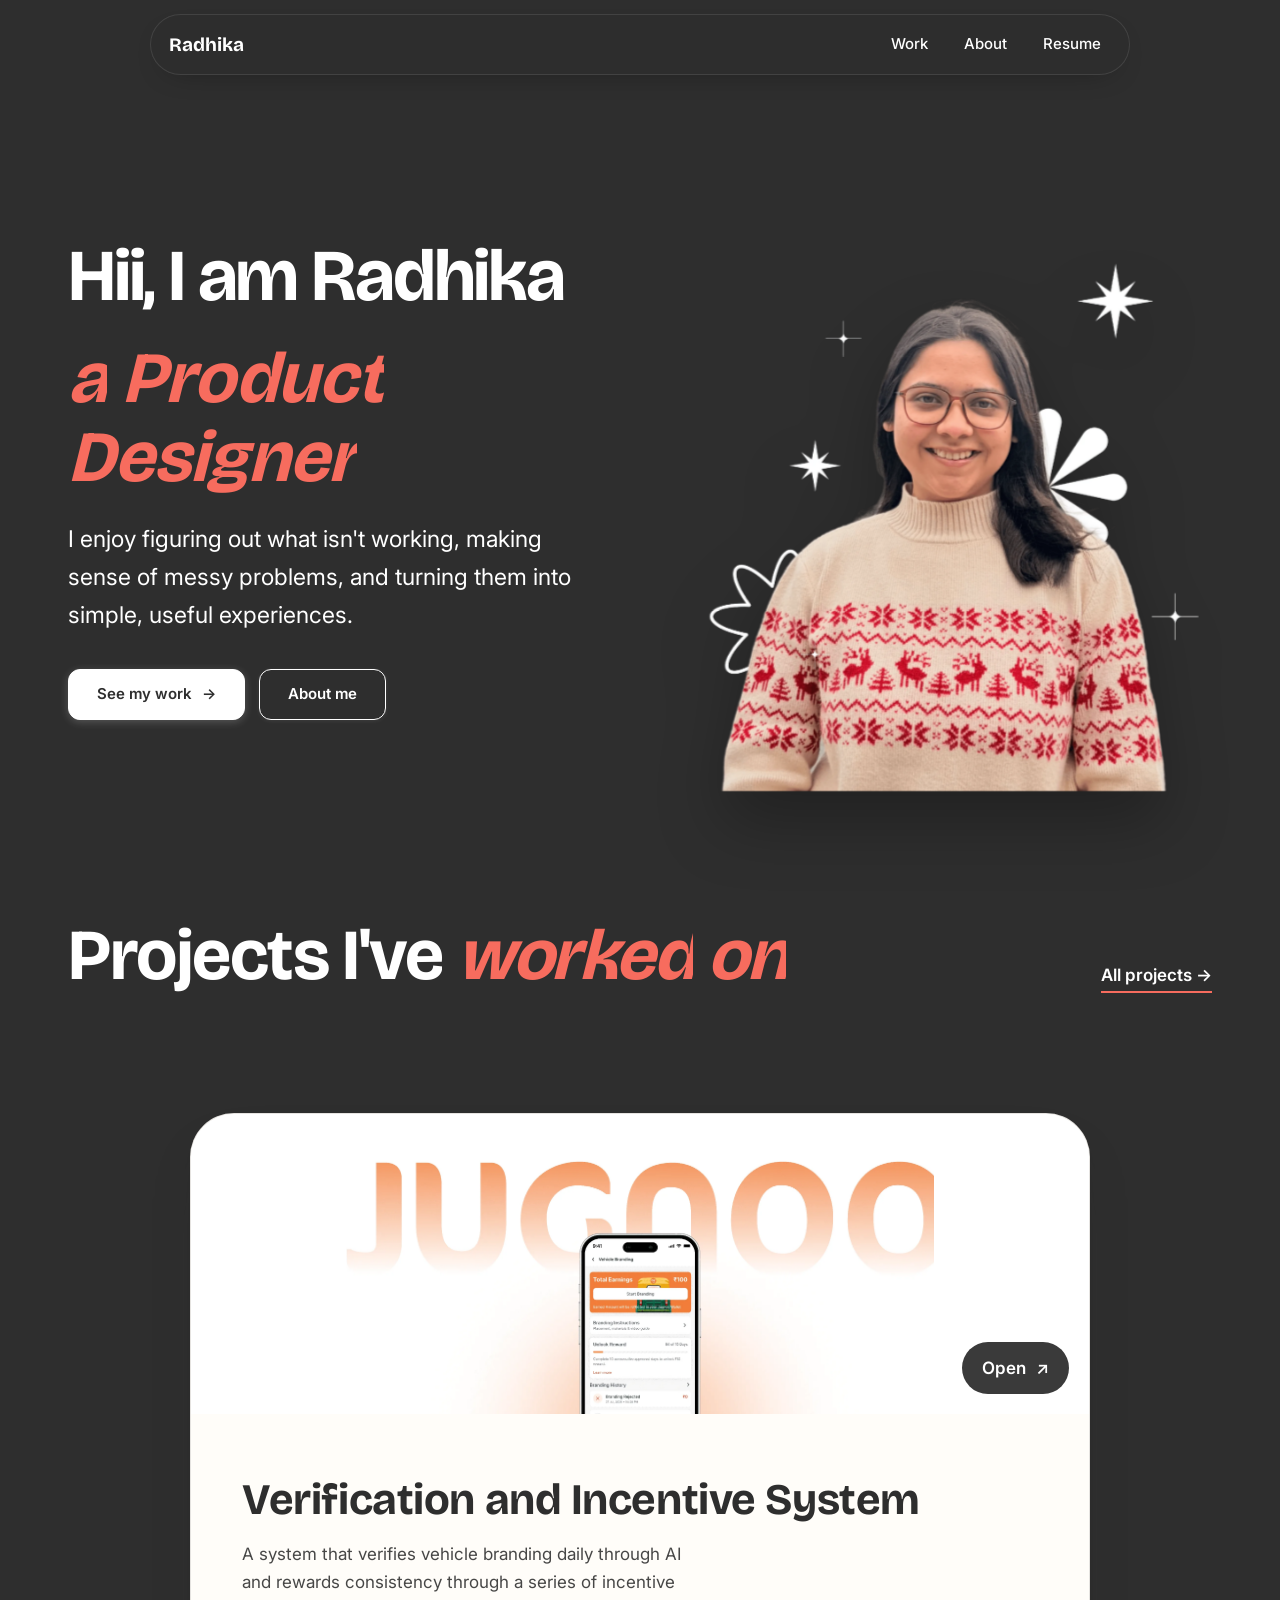
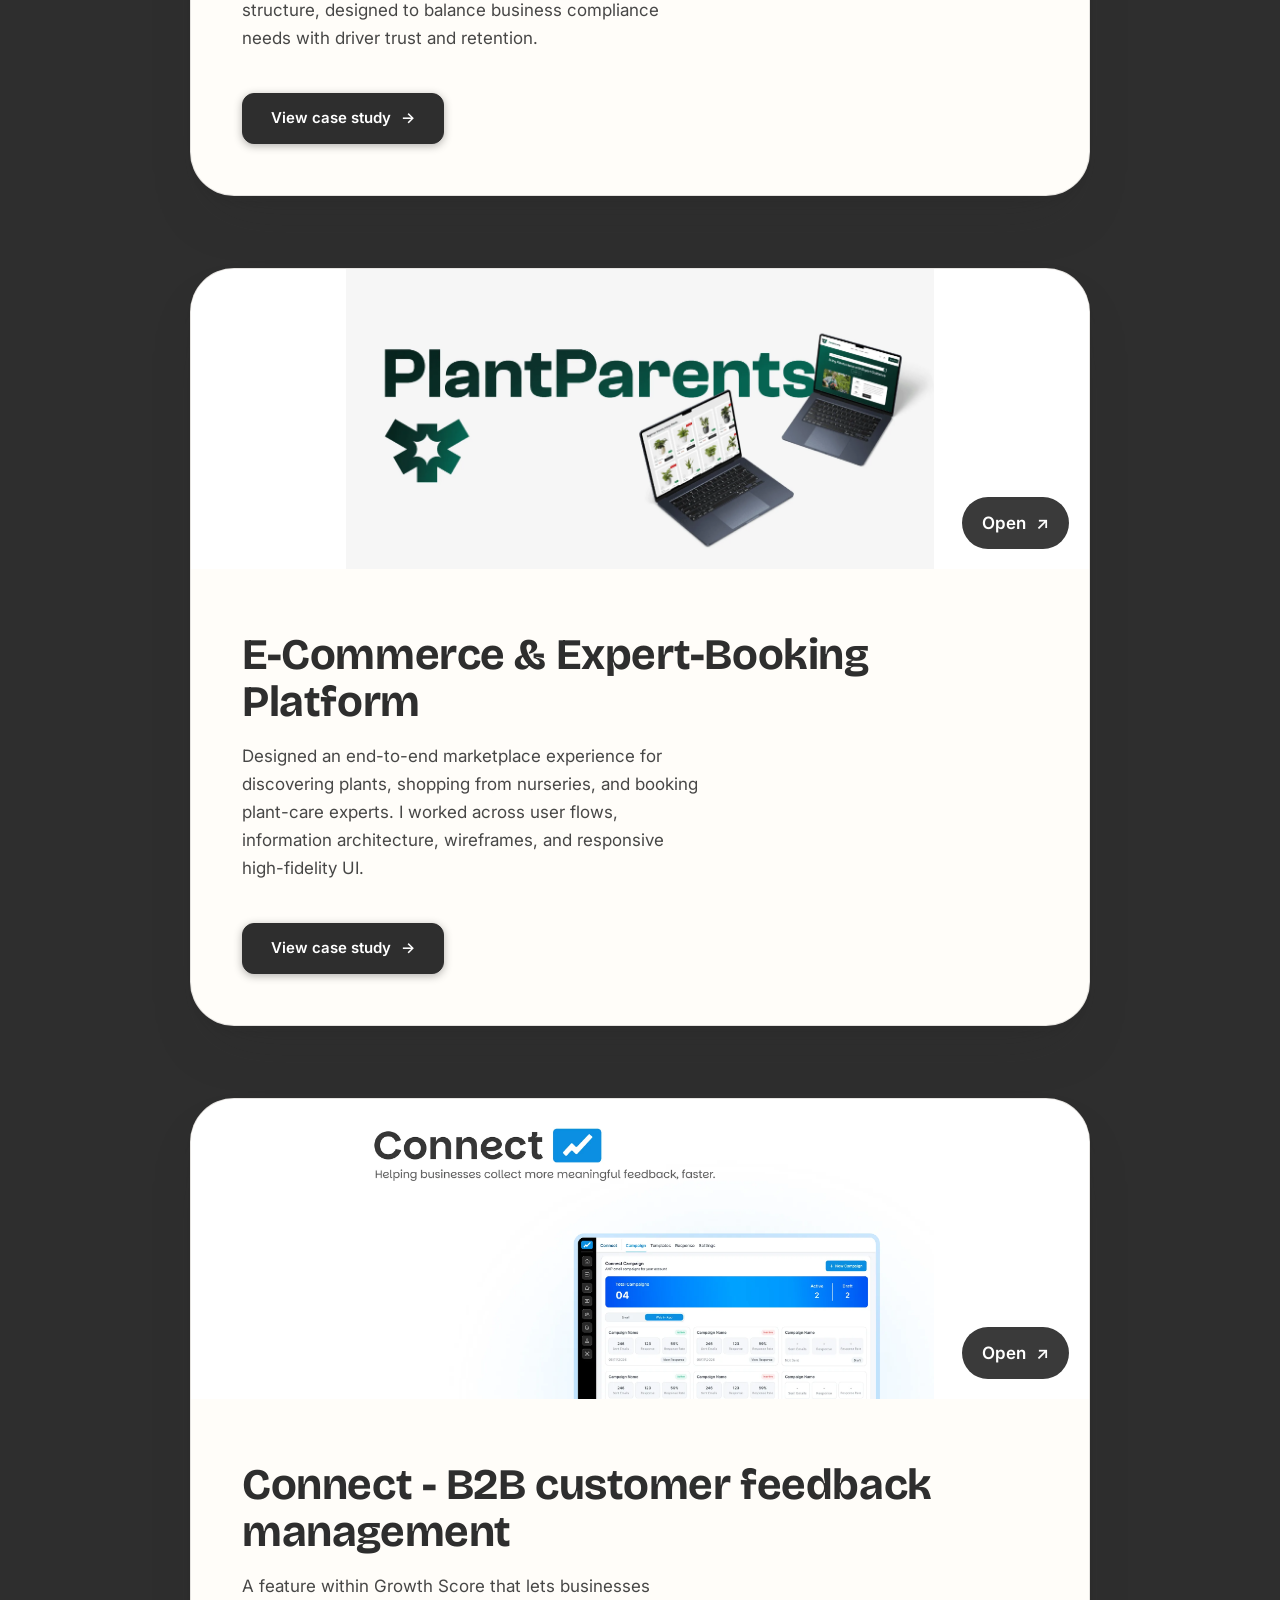
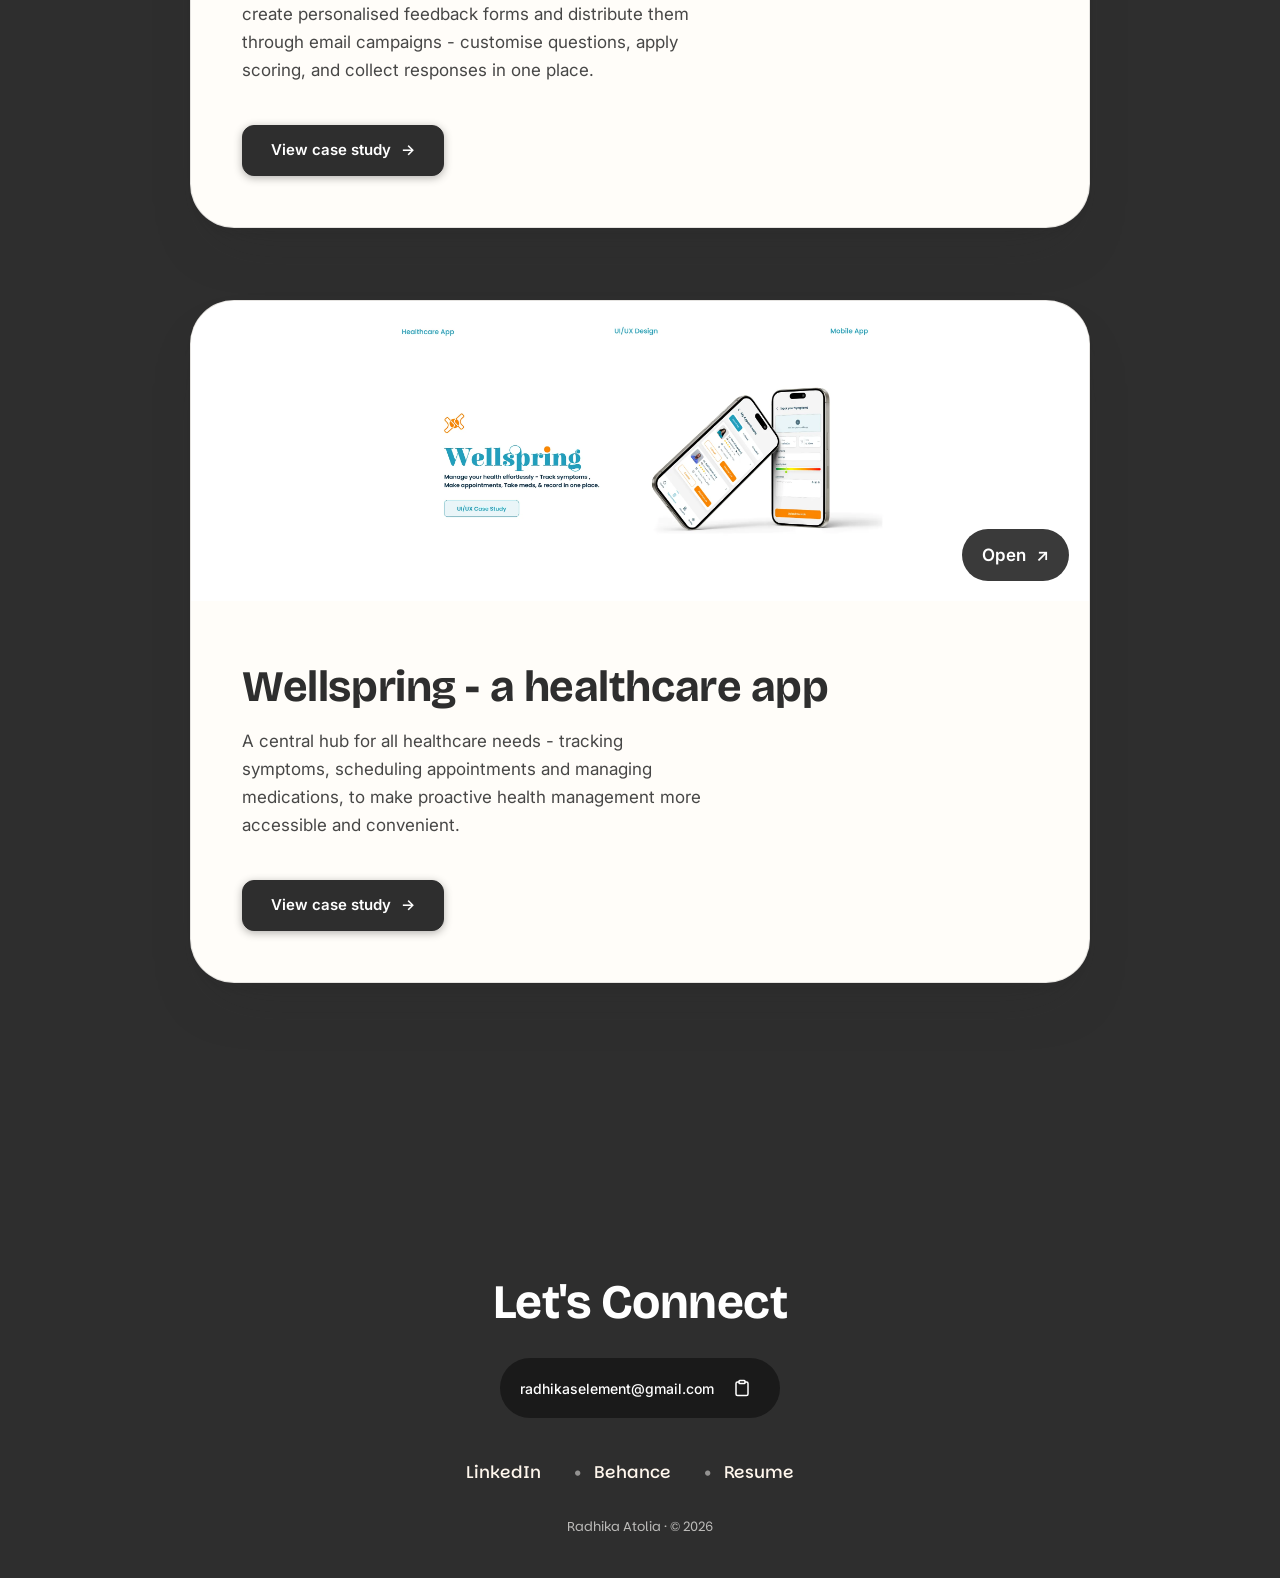
==== index.html @ 6291aeb0 "Update: replace old resume link with new Google Drive link across portfolio Updated resume link from" ====
<!DOCTYPE html>
<html lang="en">
<head>
<meta charset="utf-8">
<meta name="viewport" content="width=device-width, initial-scale=1">
<meta name="theme-color" content="#F8F6F3">
<title>Radhika Atolia - Product Designer</title>
<meta name="description" content="Radhika Atolia is a product designer with 2.5+ years designing scalable B2B SaaS products. Case studies across mobile, web, e-commerce and design systems.">
<link rel="canonical" href="https://www.radhikaatolia.website/">
<meta property="og:type" content="website"><meta property="og:site_name" content="Radhika Atolia"><meta property="og:url" content="https://www.radhikaatolia.website/"><meta property="og:title" content="Radhika Atolia - Product Designer"><meta property="og:description" content="Hi, I am a Product designer - I design digital experiences">
<meta property="og:image" content="https://www.radhikaatolia.website/assets/og.jpg"><meta property="og:image:secure_url" content="https://www.radhikaatolia.website/assets/og.jpg"><meta property="og:image:type" content="image/jpeg"><meta property="og:image:width" content="1200"><meta property="og:image:height" content="630"><meta property="og:image:alt" content="Radhika Atolia - Product Designer">
<meta name="twitter:card" content="summary_large_image"><meta name="twitter:title" content="Radhika Atolia - Product Designer"><meta name="twitter:description" content="Hi, I am a Product designer - I design digital experiences"><meta name="twitter:image" content="https://www.radhikaatolia.website/assets/og.jpg">
<link rel="icon" type="image/png" href="assets/favicon.png">
<link rel="preconnect" href="https://fonts.googleapis.com"><link rel="preconnect" href="https://fonts.gstatic.com" crossorigin>
<link href="https://fonts.googleapis.com/css2?family=Bricolage+Grotesque:wght@400;500;600;700&family=Parkinsans:wght@400;500;600;700&family=Fragment+Mono&family=Inter:wght@400;500;600;700&display=swap" rel="stylesheet">
<link rel="stylesheet" href="styles.css">
<script type="application/ld+json">{"@context":"https://schema.org","@graph":[{"@type":"Person","@id":"https://www.radhikaatolia.website/#radhika","name":"Radhika Atolia","givenName":"Radhika","familyName":"Atolia","url":"https://www.radhikaatolia.website/","image":"https://www.radhikaatolia.website/assets/og.jpg","jobTitle":"Product Designer","description":"Product designer with 2.5+ years designing scalable B2B SaaS products. Currently designing Jugnoo at Jungleworks.","email":"mailto:radhikaselement@gmail.com","worksFor":{"@type":"Organization","name":"Jungleworks"},"address":{"@type":"PostalAddress","addressCountry":"IN"},"knowsAbout":["Product Design","UX Research","UI Design","B2B SaaS","Interaction Design","Design Systems","Figma","Prototyping"],"sameAs":["https://www.linkedin.com/in/radhikaatolia/","https://www.behance.net/radhikaselement"]},{"@type":"WebSite","@id":"https://www.radhikaatolia.website/#website","url":"https://www.radhikaatolia.website/","name":"Radhika Atolia — Product Designer","inLanguage":"en","publisher":{"@id":"https://www.radhikaatolia.website/#radhika"}},{"@type":"ProfilePage","@id":"https://www.radhikaatolia.website/#profile","url":"https://www.radhikaatolia.website/","name":"Radhika Atolia — Product Designer","isPartOf":{"@id":"https://www.radhikaatolia.website/#website"},"mainEntity":{"@id":"https://www.radhikaatolia.website/#radhika"}}]}</script>
</head>
<body>
<div class="progress"><i></i></div>
<header class="nav"><div class="nav__inner">
  <a href="index.html" class="nav__brand">Radhika</a>
  <nav class="nav__links"><a href="work.html">Work</a><a href="about.html">About</a><a href="https://drive.google.com/file/d/1EbfWYlFSqeKG8F6jiqInrfgAG0uC05uF/view?usp=sharing" target="_blank" rel="noopener">Resume</a></nav>
  <button class="nav__toggle" aria-label="Menu">☰</button>
</div></header>

<section class="hero" id="top">
  <div class="wrap hero__grid">
    <div>
      <h1 class="hero__greeting" data-split style="color:#FFFFFF">Hii, I am Radhika</h1>
      <p class="hero__title" data-split><span class="hl">a Product Designer</span></p>
      <p class="hero__sub" data-reveal="up" style="--i:5">I enjoy figuring out what isn't working, making sense of messy problems, and turning them into simple, useful experiences.</p>
      <div class="hero__cta" data-reveal="up" style="--i:7"><a class="btn btn--orange" href="work.html"><span>See my work</span><span class="arr">→</span></a><a class="btn btn--ghost" href="about.html"><span>About me</span></a></div>
    </div>
    <div class="stage" aria-hidden="true"><div class="stage__in">
      <div class="layer me" data-depth="40"><img src="assets/framer/1HD21IDvVg0u5qWNxtKJqbgues.webp" width="2400" height="2673" alt="Radhika" decoding="async"></div>
    </div></div>
  </div>
</section>


<section class="sec" id="work" style="padding-top:0"><div class="wrap">
  <div class="work-head"><div><h2 class="serif-title" style="margin-top:18px" data-split>Projects I've <em>worked on</em></h2></div>
  <a class="ilink" href="work.html" data-reveal="up">All projects →</a></div>
  <div class="stack"><article class="scard" style="--n:0">
  <div class="scard__in">
    <a class="scard__media" href="case-jugnoo.html" aria-label="Verification and Incentive System"><img src="assets/framer/rKOe2JHnERPyvkVrDf6527gXQ20.webp" width="2400" height="1225" alt="Verification and Incentive System" loading="lazy" decoding="async" style="object-fit:contain"><span class="badge">Open <span>↗</span></span></a>
    <div class="scard__txt">
      <div><h3>Verification and Incentive System</h3><p>A system that verifies vehicle branding daily through AI and rewards consistency through a series of incentive structure, designed to balance business compliance needs with driver trust and retention.</p></div>
      <div><a class="btn btn--secondary" href="case-jugnoo.html"><span>View case study</span><span class="arr">→</span></a></div>
    </div>
  </div>
</article>
<article class="scard" style="--n:1">
  <div class="scard__in">
    <a class="scard__media" href="case-plantparents.html" aria-label="E-Commerce &amp; Expert-Booking Platform"><img src="assets/framer/kE8fw0AakCNkQWW83Ua9I9Aoc8I.webp" width="2400" height="1225" alt="E-Commerce &amp; Expert-Booking Platform" loading="lazy" decoding="async" style="object-fit:contain"><span class="badge">Open <span>↗</span></span></a>
    <div class="scard__txt">
      <div><h3>E-Commerce &amp; Expert-Booking Platform</h3><p>Designed an end-to-end marketplace experience for discovering plants, shopping from nurseries, and booking plant-care experts. I worked across user flows, information architecture, wireframes, and responsive high-fidelity UI.</p></div>
      <div><a class="btn btn--secondary" href="case-plantparents.html"><span>View case study</span><span class="arr">→</span></a></div>
    </div>
  </div>
</article>
<article class="scard" style="--n:2">
  <div class="scard__in">
    <a class="scard__media" href="case-connect.html" aria-label="Connect - B2B customer feedback management"><img src="assets/behance/connect-b2b-feedback/01.webp" width="2000" height="1021" alt="Connect - B2B customer feedback management" loading="lazy" decoding="async" style="object-fit:contain"><span class="badge">Open <span>↗</span></span></a>
    <div class="scard__txt">
      <div><h3>Connect - B2B customer feedback management</h3><p>A feature within Growth Score that lets businesses create personalised feedback forms and distribute them through email campaigns - customise questions, apply scoring, and collect responses in one place.</p></div>
      <div><a class="btn btn--secondary" href="case-connect.html"><span>View case study</span><span class="arr">→</span></a></div>
    </div>
  </div>
</article>
<article class="scard" style="--n:3">
  <div class="scard__in">
    <a class="scard__media" href="case-wellspring.html" aria-label="Wellspring - a healthcare app"><img src="assets/behance/wellspring-healthcare/01.webp" width="2000" height="1125" alt="Wellspring - a healthcare app" loading="lazy" decoding="async" style="object-fit:contain"><span class="badge">Open <span>↗</span></span></a>
    <div class="scard__txt">
      <div><h3>Wellspring - a healthcare app</h3><p>A central hub for all healthcare needs - tracking symptoms, scheduling appointments and managing medications, to make proactive health management more accessible and convenient.</p></div>
      <div><a class="btn btn--secondary" href="case-wellspring.html"><span>View case study</span><span class="arr">→</span></a></div>
    </div>
  </div>
</article>
</div>
</div></section>


<footer class="footer"><div class="wrap">
  <h2 class="footer__title">Let's Connect</h2>
  <div class="footer__email">
    <span class="email-text">radhikaselement@gmail.com</span>
    <button class="email-copy" title="Copy email" aria-label="Copy email">
      <svg width="20" height="20" viewBox="0 0 24 24" fill="none" stroke="currentColor" stroke-width="2" stroke-linecap="round" stroke-linejoin="round">
        <path d="M16 4h2a2 2 0 0 1 2 2v14a2 2 0 0 1-2 2H6a2 2 0 0 1-2-2V6a2 2 0 0 1 2-2h2"></path>
        <rect x="8" y="2" width="8" height="4" rx="1" ry="1"></rect>
      </svg>
    </button>
  </div>
  <div class="footer__links">
    <a href="https://www.linkedin.com/in/radhikaatolia/" target="_blank" rel="noopener" class="social-link"><span>LinkedIn</span><span class="arrow">↗</span></a>
    <span class="dot">•</span>
    <a href="https://www.behance.net/radhikaselement" target="_blank" rel="noopener" class="social-link"><span>Behance</span><span class="arrow">↗</span></a>
    <span class="dot">•</span>
    <a href="https://drive.google.com/file/d/1EbfWYlFSqeKG8F6jiqInrfgAG0uC05uF/view?usp=sharing" target="_blank" rel="noopener" class="social-link"><span>Resume</span><span class="arrow">↗</span></a>
  </div>
  <p class="footer__note">Radhika Atolia · © <span id="yr"></span></p>
</div></footer>

<script src="script.js"></script>
</body>
</html>
---- styles.css ----
/* ==========================================================
   Radhika Atolia — portfolio
   Warm, playful, oil-pastel palette. Motion-forward, 3D depth.
   ========================================================== */
:root{
  --cream:#FFF7ED; --paper:#FFFDF9; --ink:#2E2E2E; --ink-2:#4a3a2e; --muted:#6B7280;
  --teal:#1B6B6F; --teal-d:#12494c; --orange:#F76C5E; --peach:#FFD9C7; --butter:#F6C453;
  --lilac:#B58BD6; --sky:#CADCFC; --rose:#F4A38C; --blue:#0000EE;
  --line:rgba(46,46,46,.12);
  --serif:'Bricolage Grotesque',system-ui,sans-serif; --sans:'Parkinsans',system-ui,sans-serif; --mono:'Fragment Mono',ui-monospace,monospace;
  --r-s:12px; --r-m:20px; --r-l:32px; --r-xl:44px;
  --ease:cubic-bezier(.22,1,.36,1); --ease-io:cubic-bezier(.65,0,.35,1);
  --wrap:1240px; --gut:clamp(18px,4vw,48px);
  --shadow:0 30px 60px -28px rgba(46,46,46,.38),0 8px 18px -10px rgba(46,46,46,.22);
}
*,*::before,*::after{box-sizing:border-box}
html{scroll-behavior:smooth;-webkit-text-size-adjust:100%;overflow-x:clip}
@media(max-width:900px){
  .stage{max-width:min(380px,82vw);margin:44px auto 10px}
  .stage .p1{left:-2%}.stage .p2{right:-1%}.stage .p3{left:-3%}.stage .p4{right:-2%}.stage .stk{right:0}
  .hero h1{font-size:clamp(40px,11.5vw,72px)}
  .hero__sub{font-size:18px}
  .ticker{margin:-6px -4vw 0}
  .blob.b3,.blob.b1{display:none}
  .page-hero{padding-top:130px}.cs-hero{padding-top:120px}
}
@media(max-width:560px){
  body{font-size:16px}
  .hero__cta .btn,.cpanel__btns .btn{flex:1 1 auto;justify-content:center}
  .scard__txt{padding:24px 22px 28px}
  .stat{padding:20px 18px}
  .bh{border-radius:var(--r-l)}
  .cpanel{border-radius:var(--r-l)}
  .portrait .t1{left:8px}.portrait .t2{right:8px}
  .lb .pv,.lb .nx{top:auto;bottom:18px}
  .job{padding-left:42px}
  .palette:not([style]){grid-template-columns:1fr 1fr}
  .palette div{min-width:0;padding:10px;font-size:12px}
  .shot::after{display:none}
  .callout,.mock{max-width:100%}
  .mockrow .mock{width:100%;max-width:none}
}
body{margin:0;background:#2E2E2E;color:#FFFFFF;font-family:'Inter',system-ui,sans-serif;font-size:17px;line-height:1.65;-webkit-font-smoothing:antialiased;overflow-x:clip}
img{max-width:100%;height:auto;display:block}
a{color:inherit}
h1,h2,h3,h4{font-family:var(--serif);font-weight:700;line-height:1.08;letter-spacing:-.01em;margin:0}
p{margin:0 0 1em; color:#FFFFFF}
::selection{background:var(--orange);color:#fff}
.wrap{max-width:var(--wrap);margin:0 auto;padding:0 var(--gut)}
.eyebrow{font-family:var(--mono);font-size:12px;letter-spacing:.16em;text-transform:none;color:#FFFFFF;display:inline-flex;align-items:center;gap:10px}
.eyebrow::before{content:"";width:26px;height:2px;background:currentColor;border-radius:2px}
.serif-title{font-family:var(--serif);font-weight:700;font-size:clamp(34px,5.6vw,76px);line-height:1.04;letter-spacing:-.02em}
.serif-title em,.hl{font-style:italic;color:var(--orange)}
.lead{font-size:clamp(18px,1.7vw,22px);color:#FFFFFF;max-width:60ch}
section{position:relative}
.sec{padding:clamp(72px,11vw,150px) 0}

/* progress + nav ------------------------------------------------ */
.progress{position:fixed;inset:0 0 auto 0;height:3px;z-index:120;background:transparent}
.progress i{display:block;height:100%;width:100%;background:linear-gradient(90deg,var(--orange),var(--butter),var(--lilac));transform:scaleX(0);transform-origin:0 50%}
.nav{position:fixed;top:14px;left:0;right:0;z-index:100;padding:0 var(--gut);pointer-events:none;transition:transform .5s var(--ease)}
.nav.hide{transform:translateY(-130%)}
.nav__inner{pointer-events:auto;max-width:980px;margin:0 auto;display:flex;align-items:center;justify-content:space-between;gap:16px;padding:9px 12px 9px 18px;border-radius:999px;background:rgba(46,46,46,.8);backdrop-filter:saturate(1.6) blur(16px);-webkit-backdrop-filter:saturate(1.6) blur(16px);border:1px solid rgba(255,255,255,.1);box-shadow:0 10px 30px -18px rgba(0,0,0,.45)}
.nav__brand{display:flex;align-items:center;gap:10px;font-family:var(--serif);font-weight:700;text-decoration:none;font-size:19px;color:#FFFFFF}
.nav__brand img{width:26px;height:26px}
.nav__links{display:flex;align-items:center;gap:4px}
.nav__links a{text-decoration:none;font-size:15px;font-weight:500;padding:8px 16px;border-radius:999px;transition:background .3s,color .3s;color:#FFFFFF}
.nav__links a:hover,.nav__links a.active{background:#FFFFFF;color:#2E2E2E}
.nav__links a.cta{background:var(--orange);color:#fff}
.nav__links a.cta:hover{background:var(--ink)}
.nav__toggle{display:none;border:0;background:var(--ink);color:#fff;width:42px;height:42px;border-radius:50%;font-size:18px;cursor:pointer}
@media(max-width:760px){
  .nav__toggle{display:block}
  .nav__links{position:fixed;inset:0;background:#2E2E2E;flex-direction:column;justify-content:center;gap:10px;opacity:0;pointer-events:none;transition:opacity .4s}
  .nav__links a{font-family:var(--serif);font-size:34px;padding:10px 24px}
  .nav.open .nav__links{opacity:1;pointer-events:auto}
  .nav.open{z-index:130}.nav.open .nav__toggle{position:relative;z-index:2}
  .nav.open .nav__inner{background:transparent;border-color:transparent;box-shadow:none;backdrop-filter:none}
  .nav.open .nav__brand{position:relative;z-index:2}
}

/* buttons ------------------------------------------------------- */
.btn{display:inline-flex;align-items:center;gap:10px;padding:12px 28px;border-radius:12px;background:var(--bg,var(--ink));color:var(--fg,var(--cream));text-decoration:none;font-weight:600;font-size:15px;border:1.5px solid currentColor;cursor:pointer;transition:background .3s ease,border-color .3s ease,box-shadow .3s ease;will-change:auto}
.btn:hover{box-shadow:0 4px 12px rgba(0,0,0,.15)}
.btn--orange{background:#FFFFFF;color:#2E2E2E;border-color:#FFFFFF;box-shadow:0 2px 8px rgba(255,255,255,.2);transition:all .3s ease}
.btn--orange:hover{background:#E8E8E8;border-color:#E8E8E8;box-shadow:0 6px 16px rgba(255,255,255,.3);transform:translateY(-2px)}
.btn--ghost{background:transparent;color:#FFFFFF;border-color:#FFFFFF;box-shadow:0 1px 4px rgba(255,255,255,.08);transition:all .3s ease}
.btn--ghost:hover{background:#FFFFFF;color:#2E2E2E;border-color:#FFFFFF;box-shadow:0 6px 16px rgba(255,255,255,.2);transform:translateY(-2px)}
.btn--secondary{background:#2E2E2E;color:#FFFFFF;border-color:#2E2E2E;box-shadow:0 2px 8px rgba(0,0,0,.3);transition:all .3s ease}
.btn--secondary:hover{background:#1A1A1A;border-color:#1A1A1A;box-shadow:0 6px 16px rgba(0,0,0,.4);transform:translateY(-2px)}
.btn .arr{transition:transform .3s ease}.btn:hover .arr{transform:translateX(4px)}
.ilink{display:inline-flex;align-items:center;gap:8px;font-weight:600;text-decoration:none;border-bottom:2px solid var(--orange);padding-bottom:2px;transition:gap .3s,color .3s}
.ilink:hover{gap:14px;color:var(--orange)}
.social-link{display:inline-flex;align-items:center;gap:6px;font-weight:500;text-decoration:none;color:#FFFFFF;transition:all .3s ease}
.social-link .arrow{opacity:0;display:inline-block;transform:translate(-4px, 4px);transition:opacity .3s ease,transform .3s ease}
.social-link:hover{color:var(--orange)}
.social-link:hover .arrow{opacity:1;transform:translate(0, 0)}

/* reveal system ------------------------------------------------- */
[data-reveal]{opacity:0;transition:opacity 1s var(--ease),transform 1s var(--ease),clip-path 1.1s var(--ease);transition-delay:calc(var(--i,0)*90ms);will-change:transform,opacity}
[data-reveal=up]{transform:translateY(46px)}
[data-reveal=left]{transform:translateX(-60px)}
[data-reveal=right]{transform:translateX(60px)}
[data-reveal=scale]{transform:scale(.9)}
[data-reveal=pop]{transform:scale(.6) rotate(-8deg)}
[data-reveal=mask]{clip-path:inset(0 0 100% 0);transform:translateY(30px)}
[data-reveal=flip]{transform:perspective(1000px) rotateX(18deg) translateY(50px);transform-origin:50% 100%}
[data-reveal].in{opacity:1;transform:none;clip-path:none}
[data-reveal=mask].in{clip-path:inset(0 0 0 0)}
.split .w{display:inline-block;overflow:hidden;vertical-align:top;padding-bottom:.12em;margin-bottom:-.12em}
.split .w>span{display:inline-block;transform:translateY(110%) rotate(4deg);transition:transform 1.1s var(--ease);transition-delay:calc(var(--i)*55ms)}
.split.in .w>span{transform:none}
.scrub .w{opacity:.16;transition:opacity .35s,color .35s}
.scrub .w.on{opacity:1}
.scrub .w.on.hi{color:var(--orange);font-style:italic}

/* hero ---------------------------------------------------------- */
.hero{min-height:100svh;padding:120px 0 60px;display:flex;align-items:center;overflow:hidden;position:relative;isolation:isolate}
.hero__bg{position:absolute;inset:0;z-index:-1;pointer-events:none}
.blob{position:absolute;border-radius:50%;filter:blur(60px);opacity:.55;will-change:transform}
.blob.b1{width:520px;height:520px;background:var(--peach);top:-120px;left:-120px}
.blob.b2{width:460px;height:460px;background:var(--sky);bottom:-160px;right:20%}
.blob.b3{width:340px;height:340px;background:#e8d8f5;top:30%;right:-120px}
.hero__grid{display:grid;grid-template-columns:1fr 1fr;gap:clamp(20px,5vw,80px);align-items:center}
.hero__grid>div:first-child{min-width:0;position:relative;z-index:3}
.hero__hi{font-family:var(--mono);font-size:14px;letter-spacing:.14em;text-transform:none;color:#FFFFFF;margin-bottom:18px;display:flex;align-items:center;gap:12px}
.hero__hi .wave{display:inline-block;animation:wave 2.4s ease-in-out infinite;transform-origin:70% 70%;font-size:26px}
@keyframes wave{0%,60%,100%{transform:rotate(0)}10%,30%{transform:rotate(16deg)}20%,40%{transform:rotate(-10deg)}50%{transform:rotate(10deg)}}
.hero h1{font-size:clamp(42px,5.7vw,92px);line-height:1;letter-spacing:-.03em;margin-bottom:26px}
.hero h1 .hl{position:relative;white-space:nowrap}
.hero h1 .hl svg{position:absolute;left:-2%;bottom:-.1em;width:104%;height:.3em;overflow:visible}
.hero h1 .hl path{stroke:var(--orange);stroke-width:5;fill:none;stroke-linecap:round;stroke-dasharray:420;stroke-dashoffset:420;animation:draw 1.4s .9s var(--ease) forwards}
@keyframes draw{to{stroke-dashoffset:0}}
.hero__sub{font-size:clamp(18px,1.8vw,23px);color:#FFFFFF;max-width:34em;margin-bottom:34px}
.hero__cta{display:flex;flex-wrap:wrap;gap:14px}
.scroll-cue{position:absolute;left:50%;bottom:22px;transform:translateX(-50%);display:flex;flex-direction:column;align-items:center;gap:8px;font-family:var(--mono);font-size:11px;letter-spacing:.2em;text-transform:none;color:var(--muted)}
.scroll-cue i{width:1.5px;height:38px;background:linear-gradient(var(--ink),transparent);animation:cue 2s ease-in-out infinite;transform-origin:top}
@keyframes cue{0%{transform:scaleY(0)}50%{transform:scaleY(1)}100%{transform:scaleY(1);opacity:0}}

/* 3D stage */
.stage{position:relative;aspect-ratio:1/1.08;width:100%;max-width:600px;margin-left:auto;perspective:1400px;touch-action:pan-y}
.stage__in{position:absolute;inset:0;transform-style:preserve-3d;transition:transform .25s ease-out;will-change:transform}
.stage .layer{position:absolute;transform-style:preserve-3d;will-change:transform}
.stage .panel-back{inset:6% 4% 0 6%;background:var(--teal);border-radius:46% 54% 42% 58%/52% 44% 56% 48%;box-shadow:var(--shadow);transform:translateZ(0)}
@keyframes morph{50%{border-radius:56% 44% 58% 42%/42% 56% 44% 58%}}
.stage .panel-ring{inset:-2% -2% 6% 2%;border:2px dashed rgba(30,17,9,.28);border-radius:50%;transform:translateZ(20px)}
@keyframes spin{to{transform:translateZ(20px) rotate(360deg)}}
@keyframes slideInUp{from{opacity:0;transform:translateY(30px)}to{opacity:1;transform:translateY(0)}}
.stage .me{left:6%;right:2%;bottom:0;top:0;transform:translateZ(90px)}
.stage .me img{width:100%;height:100%;object-fit:contain;object-position:50% 100%;filter:drop-shadow(0 28px 30px rgba(0,0,0,.28))}
.polaroid{background:#3A3A3A;padding:8px 8px 22px;border-radius:6px;box-shadow:var(--shadow);width:var(--w,26%)}
.polaroid img{aspect-ratio:1/1;object-fit:cover;border-radius:3px;width:100%}
.polaroid span{position:absolute;left:0;right:0;bottom:3px;text-align:center;font-family:var(--mono);font-size:10px;color:var(--muted);letter-spacing:.08em}
.float{animation:bob var(--t,6s) ease-in-out infinite;animation-delay:var(--d,0s)}
@keyframes bob{0%,100%{translate:0 0}50%{translate:0 -14px}}
.stage .p1{--w:30%;left:-6%;top:10%;transform:translateZ(150px) rotate(-9deg)}
.stage .p2{--w:27%;right:-4%;top:6%;transform:translateZ(120px) rotate(8deg)}
.stage .p3{--w:30%;left:-9%;bottom:12%;transform:translateZ(170px) rotate(6deg)}
.stage .p4{--w:26%;right:-6%;top:44%;transform:translateZ(190px) rotate(-6deg)}
.stage .p5{--w:23%;left:30%;top:-3%;transform:translateZ(130px) rotate(4deg)}
.stage .stk{width:26%;right:2%;bottom:3%;transform:translateZ(210px) rotate(7deg)}
.stage .stk img{filter:drop-shadow(0 16px 18px rgba(0,0,0,.3))}
.chip3d{position:absolute;font-family:var(--mono);font-size:12px;letter-spacing:.06em;background:var(--ink);color:var(--cream);padding:9px 15px;border-radius:999px;box-shadow:var(--shadow);white-space:nowrap}
.stage .c1{left:2%;top:46%;transform:translateZ(230px) rotate(-5deg);background:var(--orange)}
.stage .c2{right:8%;bottom:26%;transform:translateZ(250px) rotate(4deg);background:var(--butter);color:#FFFFFF}
@media(max-width:900px){
  .hero__grid{grid-template-columns:1fr}.stage{margin:20px auto 0;max-width:460px}
  .hero{padding-top:110px}.scroll-cue{display:none}
}

/* ticker -------------------------------------------------------- */
.ticker{background:var(--ink);color:var(--cream);overflow:hidden;padding:20px 0;transform:rotate(-1.4deg);margin:-10px -2vw 0;position:relative;z-index:2}
.ticker__track{display:flex;width:max-content;animation:tick 38s linear infinite}
.ticker:hover .ticker__track{animation-play-state:paused}
.ticker span{font-family:var(--serif);font-style:italic;font-size:clamp(22px,3vw,38px);padding:0 26px;white-space:nowrap;display:flex;align-items:center;gap:52px}
.ticker span::after{content:"✺";color:var(--orange);font-style:normal;font-size:.8em}
@keyframes tick{to{transform:translateX(-50%)}}

/* statement ----------------------------------------------------- */
.statement .serif-title{font-size:clamp(30px,4.7vw,66px);line-height:1.12;max-width:20ch}
.stats{display:grid;grid-template-columns:repeat(4,1fr);gap:18px;margin-top:clamp(50px,7vw,90px)}
.stat{background:var(--paper);border:1px solid var(--line);border-radius:var(--r-m);padding:26px 24px;transition:transform .5s var(--ease),box-shadow .5s}
.stat:hover{transform:translateY(-6px) rotate(-1deg);box-shadow:var(--shadow)}
.stat b{display:block;font-family:var(--serif);font-size:clamp(38px,4.6vw,62px);line-height:1;color:#FFFFFF}
.stat small{display:block;margin-top:10px;color:var(--muted);font-size:14px}
@media(max-width:800px){.stats{grid-template-columns:1fr 1fr}}

/* stacked work cards -------------------------------------------- */
.work-head{display:flex;justify-content:space-between;align-items:flex-end;gap:24px;flex-wrap:wrap;margin-bottom:clamp(36px,5vw,70px)}
.stack{position:relative;margin-top:120px}
.scard{position:sticky;top:calc(88px + var(--n)*14px);margin-bottom:clamp(40px,8vh,90px);transform-origin:50% 0;will-change:transform;max-width:900px;margin-left:auto;margin-right:auto}
.scard__in{display:grid;grid-template-columns:1fr;gap:0;background:var(--bg,var(--paper));border-radius:var(--r-xl);overflow:hidden;border:1px solid var(--line);box-shadow:var(--shadow);min-height:auto;color:var(--fg,var(--ink))}
.scard__txt{padding:clamp(26px,4vw,56px);display:flex;flex-direction:column;justify-content:space-between;gap:24px}
.scard__no{font-family:var(--mono);font-size:13px;letter-spacing:.14em;opacity:.7}
.scard h3{font-size:clamp(28px,3.4vw,50px);margin:12px 0 16px;color:#2E2E2E}
.scard p{opacity:.88;max-width:42ch;color:#2E2E2E}
.tags{display:flex;flex-wrap:wrap;gap:8px;margin:0 0 22px;padding:0;list-style:none}
.tags li{font-family:var(--mono);font-size:11px;letter-spacing:.07em;text-transform:none;border:1px solid currentColor;border-radius:999px;padding:5px 12px;opacity:.85}
.scard__media{position:relative;overflow:hidden;background:var(--mbg,#fff);display:block;perspective:1200px;aspect-ratio:16/9;width:100%;max-height:300px}
.scard__media img{position:absolute;inset:0;width:100%;height:100%;object-fit:cover;transition:transform 1.2s var(--ease)}
.scard:hover .scard__media img{transform:scale(1.06)}
.scard__media .badge{position:absolute;right:20px;bottom:20px;background:#3A3A3A;color:#FFFFFF;border-radius:999px;padding:12px 20px;font-weight:600;display:flex;gap:10px;align-items:center;z-index:2;transition:transform .5s var(--ease)}
.scard:hover .badge{transform:translateY(-6px) scale(1.04)}
@media(max-width:860px){.scard{position:relative;top:0}.scard__in{grid-template-columns:1fr}.scard__media{aspect-ratio:16/10}}

/* behance strip -------------------------------------------------- */
.bh{background:var(--ink);color:var(--cream);border-radius:var(--r-xl);padding:clamp(30px,5vw,70px);overflow:hidden;position:relative}
.bh .eyebrow{color:var(--butter)}
.bh__grid{display:grid;grid-template-columns:1fr 1fr;gap:clamp(24px,4vw,60px);align-items:center}
.bh__list{list-style:none;margin:0;padding:0;border-top:1px solid rgba(255,255,255,.18)}
.bh__list a{display:grid;grid-template-columns:auto 1fr auto;gap:16px;align-items:center;padding:16px 4px;border-bottom:1px solid rgba(255,255,255,.18);text-decoration:none;transition:padding .4s var(--ease),color .3s,background .3s}
.bh__list a:hover{padding-left:16px;color:var(--butter)}
.bh__list em{font-family:var(--mono);font-style:normal;font-size:12px;opacity:.6}
.bh__list span{font-family:var(--serif);font-size:clamp(17px,1.8vw,22px)}
.bh__list small{font-family:var(--mono);font-size:11px;opacity:.6;white-space:nowrap}
.bh__nums{display:flex;gap:28px;flex-wrap:wrap;margin:30px 0 34px}
.bh__nums b{display:block;font-family:var(--serif);font-size:44px;line-height:1;color:var(--butter)}
.bh__nums small{font-family:var(--mono);font-size:11px;letter-spacing:.12em;text-transform:none;opacity:.7}
@media(max-width:860px){.bh__grid{grid-template-columns:1fr}}

/* about teaser / interests -------------------------------------- */
.about-tz{display:grid;grid-template-columns:.8fr 1.2fr;gap:clamp(30px,6vw,90px);align-items:center}
.portrait{position:relative;perspective:1200px}
.portrait__card{position:relative;border-radius:var(--r-xl);overflow:hidden;box-shadow:var(--shadow);transform-style:preserve-3d;aspect-ratio:4/4.6;background:var(--sky)}
.portrait__card img{width:100%;height:100%;object-fit:cover;transform:scale(1.08)}
.portrait .tag3d{position:absolute;z-index:3;background:#3A3A3A;border:1px solid rgba(255,255,255,.1);border-radius:999px;padding:10px 18px;font-weight:600;font-size:14px;box-shadow:var(--shadow);transform:translateZ(60px)}
.portrait .t1{left:-18px;top:12%;transform:translateZ(80px) rotate(-6deg)}
.portrait .t2{right:-14px;bottom:18%;transform:translateZ(100px) rotate(5deg);background:var(--orange);color:#fff}
@media(max-width:860px){.about-tz{grid-template-columns:1fr}}

.hscroll{height:calc(var(--n,6)*68vh + 40vh);position:relative}
.hscroll__pin{position:sticky;top:0;height:100svh;overflow:hidden;display:flex;flex-direction:column;justify-content:center}
.hscroll__head{padding-bottom:30px}
.hscroll__track{display:flex;gap:clamp(18px,3vw,40px);padding:0 var(--gut);width:max-content;will-change:transform}
.like{width:clamp(250px,26vw,380px);flex:none;perspective:1000px}
.like__card{background:#3A3A3A;padding:12px 12px 20px;border-radius:10px;box-shadow:var(--shadow);transform:rotate(var(--r,0deg));transition:transform .6s var(--ease);transform-style:preserve-3d}
.like:hover .like__card{transform:rotate(0) translateY(-10px) scale(1.03)}
.like img{aspect-ratio:4/4.4;object-fit:cover;border-radius:4px;width:100%}
.like h4{font-family:var(--serif);font-size:22px;margin-top:16px;text-align:center}
.like.sad img{filter:grayscale(1) contrast(1.05)}
.like .no{font-family:var(--mono);font-size:11px;color:var(--muted);letter-spacing:.14em;text-align:center;display:block;margin-top:4px}
@media(max-width:800px){
  .hscroll{height:auto}.hscroll__pin{position:relative;height:auto;overflow:visible}
  .hscroll__track{overflow-x:auto;width:auto;scroll-snap-type:x mandatory;padding-bottom:26px;transform:none!important}
  .like{scroll-snap-align:center}
}

/* timeline ------------------------------------------------------- */
.tl{position:relative;margin-top:clamp(40px,6vw,80px)}
.tl__line{position:absolute;left:11px;top:6px;bottom:0;width:2px;background:var(--line)}
.tl__line i{position:absolute;inset:0;background:var(--orange);transform:scaleY(var(--p,0));transform-origin:top}
.job{position:relative;padding:0 0 clamp(40px,6vw,76px) 54px}
.job::before{content:"";position:absolute;left:0;top:8px;width:24px;height:24px;border-radius:50%;background:#3A3A3A;border:2px solid var(--orange);transition:background .5s,transform .5s var(--ease)}
.job.in::before{background:var(--orange);transform:scale(1.15)}
.job__date{font-family:var(--mono);font-size:12px;letter-spacing:.14em;text-transform:none;color:#FFFFFF}
.job h3{font-size:clamp(26px,3.2vw,42px);margin:10px 0 4px}
.job h4{font-family:var(--sans);font-size:19px;font-weight:600;color:var(--orange);margin-bottom:16px}
.job ul{margin:0;padding-left:20px;max-width:64ch;color:#FFFFFF}
.job li{margin-bottom:8px}
.toolkit{display:flex;flex-wrap:wrap;gap:10px}
.toolkit span{padding:10px 18px;border-radius:999px;background:var(--paper);border:1px solid var(--line);font-weight:500;transition:transform .4s var(--ease),background .3s,color .3s}
.toolkit span:hover{transform:translateY(-4px) rotate(-2deg);background:var(--ink);color:var(--cream)}

/* work page ------------------------------------------------------ */
.page-hero{padding:170px 0 clamp(40px,6vw,80px)}
.filters{display:flex;flex-wrap:wrap;gap:10px;margin:34px 0 0}
.filters button{font:inherit;font-weight:600;font-size:14px;padding:10px 20px;border-radius:999px;border:1.5px solid var(--ink);background:transparent;cursor:pointer;transition:background .3s,color .3s,transform .3s var(--ease)}
.filters button:hover{transform:translateY(-3px)}
.filters button.on{background:var(--ink);color:var(--cream)}
.pgrid{display:grid;grid-template-columns:repeat(2,1fr);gap:clamp(20px,3vw,40px)}
.pcard{display:block;text-decoration:none;perspective:1200px;transition:opacity .5s,transform .6s var(--ease)}
.pcard.hide{display:none}
.pcard__img{position:relative;border-radius:var(--r-l);overflow:hidden;aspect-ratio:16/11;background:var(--sky);transform-style:preserve-3d;box-shadow:var(--shadow);transition:transform .5s var(--ease)}
.pcard__img img{width:100%;height:100%;object-fit:cover;transition:transform 1.2s var(--ease)}
.pcard:hover .pcard__img img{transform:scale(1.07)}
.pcard__img .go{position:absolute;right:18px;bottom:18px;width:64px;height:64px;border-radius:50%;background:#3A3A3A;display:grid;place-items:center;font-size:24px;color:#FFFFFF;transform:translateZ(60px) scale(.7);opacity:0;transition:all .5s var(--ease)}
.pcard:hover .go{opacity:1;transform:translateZ(60px) scale(1)}
.pcard__meta{display:flex;justify-content:space-between;gap:14px;align-items:baseline;margin:20px 4px 6px}
.pcard h3{font-size:clamp(22px,2.4vw,32px);color:#FFFFFF}
.pcard .yr{font-family:var(--mono);font-size:12px;color:var(--muted);white-space:nowrap}
.pcard p{color:#FFFFFF;margin:0 4px 10px;max-width:56ch}
.pcard .tags{margin:8px 4px 0}
.pcard .tags li{color:#FFFFFF}
@media(max-width:800px){.pgrid{grid-template-columns:1fr}}

/* case study ----------------------------------------------------- */
.cs-hero{padding:150px 0 40px;position:relative;overflow:hidden}
.cs-hero h1{font-size:clamp(40px,7vw,104px);letter-spacing:-.03em;margin:16px 0 22px;max-width:15ch}
.cs-cover{position:relative;margin-top:clamp(28px,4vw,56px);perspective:1600px}
.cs-cover__in{border-radius:var(--r-xl);overflow:hidden;box-shadow:var(--shadow);transform-style:preserve-3d;transition:transform .3s ease-out;background:var(--sky)}
.cs-cover img{width:100%;height:auto}
.meta{display:grid;grid-template-columns:repeat(4,1fr);gap:0;background:var(--paper);border:1px solid var(--line);border-radius:var(--r-m);margin-top:clamp(28px,4vw,50px);overflow:hidden}
.meta div{padding:22px 24px;border-right:1px solid var(--line)}
.meta div:last-child{border:0}
.meta small{display:block;font-family:var(--mono);font-size:11px;letter-spacing:.14em;text-transform:none;color:#FFFFFF;margin-bottom:6px}
.meta b{font-weight:600}
@media(max-width:800px){.meta{grid-template-columns:1fr 1fr}.meta div{border-bottom:1px solid var(--line)}}
.cs-layout{display:grid;grid-template-columns:230px minmax(0,1fr);gap:clamp(24px,4vw,70px);align-items:start}
.cs-layout>*{min-width:0}
.cs-sec h2,.cs-sec p{overflow-wrap:break-word}
.toc{position:sticky;top:104px;align-self:start;max-height:calc(100svh - 124px);overflow:auto;background:var(--paper);border:1px solid var(--line);border-radius:var(--r-m);padding:20px 18px 14px;box-shadow:0 18px 40px -30px rgba(30,17,9,.45)}
.toc__t{font-family:var(--mono);font-size:11px;letter-spacing:.16em;text-transform:none;color:#FFFFFF;margin:0 0 14px}
.toc__list{position:relative;display:flex;flex-direction:column}
.toc__bar{position:absolute;left:0;top:6px;bottom:6px;width:2px;background:var(--line);border-radius:2px}
.toc__bar b{display:block;width:100%;height:100%;background:var(--orange);border-radius:2px;transform:scaleY(var(--tp,0));transform-origin:top;transition:transform .2s linear}
.toc__list a{display:flex;gap:10px;align-items:baseline;text-decoration:none;color:var(--muted);padding:8px 8px 8px 16px;font-size:14px;line-height:1.3;border-radius:8px;transition:color .3s,background .3s,transform .4s var(--ease)}
.toc__list a em{font-family:var(--mono);font-style:normal;font-size:11px;opacity:.6}
.toc__list a:hover{color:#FFFFFF;background:rgba(30,17,9,.04)}
.toc__list a.on{color:#FFFFFF;font-weight:600;background:rgba(255,89,0,.09);transform:translateX(4px)}
.toc__list a.on em{color:var(--orange);opacity:1}
.toc__foot{display:flex;flex-direction:column;gap:6px;margin-top:12px;padding-top:12px;border-top:1px solid var(--line)}
.toc__foot a{font-size:13px;font-weight:600;text-decoration:none;color:#FFFFFF;padding:4px 0}.toc__foot a:hover{color:var(--orange)}
.tocbar{display:none;position:sticky;top:72px;z-index:50;margin:0 calc(var(--gut)*-1) 8px;padding:10px var(--gut);background:rgba(248,246,243,.9);backdrop-filter:blur(12px);-webkit-backdrop-filter:blur(12px);border-bottom:1px solid var(--line);overflow-x:auto;white-space:nowrap;scrollbar-width:none}
.tocbar::-webkit-scrollbar{display:none}
.tocbar a{display:inline-block;text-decoration:none;font-size:13px;font-weight:600;padding:8px 14px;margin-right:6px;border-radius:999px;border:1px solid var(--line);color:#FFFFFF;background:var(--paper);transition:all .3s}
.tocbar a.on{background:var(--ink);color:var(--cream);border-color:#FFFFFF}
@media(max-width:1000px){.cs-layout{grid-template-columns:1fr}.toc{display:none}.tocbar{display:block}}
.cs-hero{background:#2E2E2E}
.cs-sec{position:relative;scroll-margin-top:96px}
.cs-sec::before{content:attr(data-no);position:absolute;right:0;top:clamp(34px,5vw,70px);font-family:var(--serif);font-weight:700;font-size:clamp(70px,11vw,170px);line-height:1;color:transparent;-webkit-text-stroke:1.5px rgba(30,17,9,.12);pointer-events:none;z-index:0}
.cs-sec>*{position:relative;z-index:1}
@media(max-width:700px){.cs-sec::before{font-size:64px;top:26px}}
.totop{position:fixed;right:18px;bottom:18px;z-index:90;width:48px;height:48px;border-radius:50%;border:0;background:var(--ink);color:#fff;font-size:20px;cursor:pointer;box-shadow:var(--shadow);opacity:0;transform:translateY(20px) scale(.8);pointer-events:none;transition:all .5s var(--ease)}
.totop.show{opacity:1;transform:none;pointer-events:auto}.totop:hover{background:var(--orange)}
.cs-sec{padding:clamp(44px,7vw,100px) 0;border-top:1px solid var(--line)}
.cs-sec:first-child{border-top:0}
.cs-sec h2{font-size:clamp(30px,4.2vw,58px);margin:14px 0 22px}
.cs-sec h3{font-size:clamp(22px,2.4vw,32px);margin:36px 0 12px}
.cs-sec p{max-width:66ch;color:#FFFFFF}
.cs-sec p.big{font-family:var(--serif);font-size:clamp(22px,2.6vw,34px);line-height:1.3;color:#FFFFFF;max-width:30ch}
.num{font-family:var(--serif);font-style:italic;color:var(--orange);font-size:clamp(46px,6vw,90px);line-height:1}
.cards3{display:grid;grid-template-columns:repeat(3,1fr);gap:18px;margin-top:26px}
.cards4{display:grid;grid-template-columns:repeat(4,1fr);gap:18px;margin-top:26px}
.card{background:var(--paper);border:1px solid var(--line);border-radius:var(--r-m);padding:26px;transition:transform .5s var(--ease),box-shadow .5s;transform-style:preserve-3d;color:#2E2E2E}
.card:hover{transform:translateY(-8px) rotate(-.6deg);box-shadow:var(--shadow)}
.card b{display:block;font-family:var(--serif);font-size:21px;margin:6px 0 10px;color:#2E2E2E}
.card p{margin:0;font-size:15.5px;color:#2E2E2E}
.card .n{font-family:var(--mono);color:var(--orange);font-size:13px;letter-spacing:.1em}
@media(max-width:900px){.cards3,.cards4{grid-template-columns:1fr 1fr}}@media(max-width:700px){.cards3,.cards4,.cards3[style]{grid-template-columns:1fr!important}}
.shot{display:block;border-radius:var(--r-m);overflow:hidden;background:var(--paper);border:1px solid var(--line);box-shadow:0 20px 44px -26px rgba(30,17,9,.4);cursor:zoom-in;position:relative;margin:28px 0}
.shot img{width:100%;height:auto;transition:transform 1.2s var(--ease)}
.shot:hover img{transform:scale(1.03)}
.shot::after{content:"⤢";position:absolute;right:14px;top:14px;width:40px;height:40px;border-radius:50%;background:rgba(255,253,249,.9);display:grid;place-items:center;font-size:18px;opacity:0;transform:scale(.7);transition:all .4s var(--ease)}
.shot:hover::after{opacity:1;transform:none}
.shot.bare{background:transparent;border:0;box-shadow:none;border-radius:0}
.shot.bare:hover img{transform:none}
.row{display:grid;gap:clamp(14px,2vw,28px);align-items:center}
.row.c2{grid-template-columns:1fr 1fr}.row.c3{grid-template-columns:repeat(3,1fr)}.row.c4{grid-template-columns:repeat(4,1fr)}
.row .shot{margin:0}
.row.top{align-items:start}
@media(max-width:700px){.row.c3,.row.c4{grid-template-columns:1fr 1fr}.row.c2{grid-template-columns:1fr}}
.float3d{perspective:1200px}
.float3d img{filter:drop-shadow(0 26px 24px rgba(30,17,9,.28));transition:transform .3s ease-out;will-change:transform}
.palette{display:grid;grid-template-columns:repeat(4,1fr);gap:14px;margin-top:24px}
.palette div{aspect-ratio:1;border-radius:var(--r-m);display:flex;align-items:flex-end;padding:14px;font-family:var(--mono);font-size:13px;border:1px solid var(--line);transition:transform .5s var(--ease)}
.palette div:hover{transform:translateY(-8px) rotate(-3deg)}
.callout{background:var(--ink);color:var(--cream);border-radius:var(--r-l);padding:clamp(26px,4vw,52px);margin:34px 0}
.callout h3{margin:0 0 12px;color:var(--butter)}.callout p{color:rgba(255,253,249,.82);margin:0}
.quote{font-family:var(--serif);font-style:italic;font-size:clamp(24px,3vw,42px);line-height:1.25;border-left:4px solid var(--orange);padding-left:26px;margin:34px 0;max-width:30ch}
.mock{background:#3A3A3A;border-radius:22px;box-shadow:var(--shadow);padding:22px;border:1px solid rgba(255,255,255,.1);max-width:340px;font-family:'Inter','DM Sans',sans-serif;font-size:14px;transition:transform .5s var(--ease)}
.mock:hover{transform:translateY(-6px) rotate(-1deg)}
.mock .grab{width:48px;height:5px;border-radius:5px;background:#d4d8de;margin:0 auto 16px}
.mock h5{font-size:17px;margin:0 0 8px;text-align:center;font-family:inherit;font-weight:700;color:#FFFFFF}
.mock p{margin:0 0 14px!important;color:#6b7280;text-align:center;font-size:13.5px;max-width:none!important}
.mock .mb{display:block;text-align:center;padding:13px;border-radius:10px;font-weight:600;margin-top:8px;background:#F37F3B;color:#fff}
.mock .mb.o{background:#555555;color:#FFFFFF}
.mock .earn{background:linear-gradient(135deg,#F37F3B,#f8a066);color:#fff;border-radius:14px;padding:16px;text-align:left}
.mock .earn b{font-size:24px;display:block;font-family:inherit}
.mock .bar{height:6px;border-radius:6px;background:#555555;margin:10px 0 6px}.mock .bar i{display:block;height:100%;width:47%;border-radius:6px;background:#F37F3B}
.mock .spin{width:34px;height:34px;border-radius:50%;border:4px solid #f3d3bd;border-top-color:#F37F3B;margin:6px auto 12px;animation:spin2 1s linear infinite}
@keyframes spin2{to{transform:rotate(360deg)}}
.mock .ok{width:44px;height:44px;border-radius:50%;background:#e6f6ee;color:#16a34a;display:grid;place-items:center;font-size:22px;margin:0 auto 10px}
.mockrow{display:flex;flex-wrap:wrap;gap:24px;align-items:flex-start;margin:28px 0}

/* gallery slabs + nav between projects --------------------------- */
.slabs .shot{margin:clamp(14px,2vw,26px) 0}
.next{display:grid;grid-template-columns:1fr 1fr;gap:20px;margin-top:clamp(50px,8vw,100px)}
.next a{display:block;padding:clamp(24px,3vw,40px);border-radius:var(--r-l);background:var(--paper);border:1px solid var(--line);text-decoration:none;transition:transform .5s var(--ease),box-shadow .5s,background .4s,color .4s}
.next a:hover{transform:translateY(-6px);box-shadow:var(--shadow);background:var(--ink);color:var(--cream)}
.next small{font-family:var(--mono);font-size:11px;letter-spacing:.14em;text-transform:none;opacity:.65}
.next b{display:block;font-family:var(--serif);font-size:clamp(20px,2.4vw,30px);margin-top:8px;line-height:1.15}
.next a.r{text-align:right}
@media(max-width:700px){.next{grid-template-columns:1fr}.next a.r{text-align:left}}

/* contact / footer ------------------------------------------------ */
.contact{padding:clamp(70px,10vw,140px) 0 clamp(30px,5vw,60px)}
.cpanel{background:var(--teal);color:#fff;border-radius:var(--r-xl);padding:clamp(34px,6vw,90px);position:relative;overflow:hidden;perspective:1400px;isolation:isolate}
.cpanel::before,.cpanel::after{content:"";position:absolute;border-radius:50%;z-index:-1}
.cpanel::before{width:520px;height:520px;background:radial-gradient(circle,#2a8a8f,transparent 70%);right:-160px;top:-180px}
.cpanel::after{width:420px;height:420px;background:radial-gradient(circle,rgba(255,89,0,.55),transparent 70%);left:-140px;bottom:-200px}
.cpanel .eyebrow{color:var(--butter)}
.cpanel h2{font-size:clamp(40px,7vw,104px);letter-spacing:-.03em;margin:16px 0 22px}
.cpanel h2 em{color:var(--butter)}
.cpanel .mail{display:inline-block;font-family:var(--serif);font-size:clamp(18px,2.6vw,34px);text-decoration:none;border-bottom:2px solid var(--butter);margin:6px 0 34px;word-break:break-all}
.cpanel .mail:hover{color:var(--butter)}
.cpanel__btns{display:flex;flex-wrap:wrap;gap:12px}
.cpanel .btn{--bg:var(--cream);--fg:var(--ink)}.cpanel .btn:hover{color:#fff}
.cpanel .btn--ghost{--bg:transparent;--fg:#fff;border-color:rgba(255,255,255,.7)}
.cpanel .sk{position:absolute;right:clamp(10px,4vw,70px);bottom:clamp(10px,4vw,60px);width:clamp(120px,18vw,250px);transform:translateZ(80px) rotate(8deg);filter:drop-shadow(0 20px 24px rgba(0,0,0,.35))}
@media(max-width:700px){.cpanel .sk{opacity:.25}}

/* lightbox -------------------------------------------------------- */
.lb{position:fixed;inset:0;z-index:300;background:rgba(18,10,5,.94);display:none;align-items:center;justify-content:center;opacity:0;transition:opacity .35s}
.lb.open{display:flex}.lb.show{opacity:1}
.lb__scroller{position:absolute;inset:0;overflow:auto;display:flex;align-items:flex-start;justify-content:center;padding:70px 20px 40px;overscroll-behavior:contain}
.lb img{max-width:min(1500px,96vw);width:auto;height:auto;border-radius:6px;box-shadow:0 30px 80px rgba(0,0,0,.6);background:#3A3A3A;transform:scale(.96);transition:transform .5s var(--ease)}
.lb.show img{transform:none}
.lb button{position:fixed;z-index:2;width:52px;height:52px;border-radius:50%;border:0;background:rgba(255,253,249,.14);color:#fff;font-size:22px;cursor:pointer;backdrop-filter:blur(8px);transition:background .3s,transform .3s}
.lb button:hover{background:var(--orange);transform:scale(1.08)}
.lb .x{top:16px;right:16px}.lb .pv{left:16px;top:50%}.lb .nx{right:16px;top:50%}
.lb .ct{position:fixed;left:50%;transform:translateX(-50%);top:26px;color:#fff;font-family:var(--mono);font-size:12px;letter-spacing:.14em;z-index:2}
body.lock{overflow:hidden}

/* shutter transition ---------------------------------------------- */
.curtain{display:none!important}
.curtain>*{display:none!important}
.curtain__tag{display:none!important}
.curtain__q{display:none!important}
.curtain__bar{display:none!important}

@media(prefers-reduced-motion:reduce){
  *,*::before,*::after{animation:none!important;transition-duration:.01ms!important;scroll-behavior:auto!important}
  [data-reveal],.split .w>span{opacity:1!important;transform:none!important;clip-path:none!important}
  .scrub .w{opacity:1}.curtain{display:none}
}

.avail{display:inline-flex;align-items:center;gap:8px;margin-left:8px;padding:7px 14px;border-radius:999px;background:#e6f6ee;color:#14633a;font-family:var(--sans);font-size:13px;font-weight:600;letter-spacing:0;text-transform:none;text-decoration:none;border:1px solid rgba(20,99,58,.2);transition:transform .4s var(--ease)}
.avail:hover{transform:translateY(-2px)}
.avail i{width:8px;height:8px;border-radius:50%;background:#1fb866;box-shadow:0 0 0 0 rgba(31,184,102,.6);animation:ping 1.8s infinite}
@keyframes ping{70%{box-shadow:0 0 0 9px rgba(31,184,102,0)}100%{box-shadow:0 0 0 0 rgba(31,184,102,0)}}

/* hire creativity ---------------------------------------------------- */
.hero__rot{font-family:var(--serif);font-style:italic;font-size:clamp(18px,1.9vw,24px);color:#FFFFFF;margin:0 0 14px;min-height:1.6em}
.hero__rot b{font-weight:400;color:var(--orange);display:inline-block;border-right:2px solid var(--orange);padding-right:4px;animation:caret .8s steps(1) infinite}
@keyframes caret{50%{border-color:transparent}}
.tldr{display:grid;grid-template-columns:repeat(3,1fr);gap:0;margin-top:14px;background:var(--ink);color:var(--cream);border-radius:var(--r-m);position:relative;padding:34px 0 6px}
.tldr__tag{position:absolute;top:-13px;left:22px;background:var(--orange);color:#fff;font-family:var(--mono);font-size:11px;letter-spacing:.14em;text-transform:none;padding:6px 14px;border-radius:999px}
.tldr div{padding:6px 26px 22px;border-right:1px solid rgba(255,255,255,.14)}
.tldr div:last-child{border:0}
.tldr small{display:block;font-family:var(--mono);font-size:11px;letter-spacing:.14em;text-transform:none;color:var(--butter);margin-bottom:8px}
.tldr p{margin:0;font-size:15.5px;line-height:1.5;color:rgba(248,246,243,.92)}
@media(max-width:800px){.tldr{grid-template-columns:1fr;padding-top:30px}.tldr div{border-right:0;border-bottom:1px solid rgba(255,255,255,.14)}.tldr div:last-child{border:0}}
.hire{position:fixed;left:16px;bottom:16px;z-index:95}
.hire__b{display:flex;align-items:center;gap:10px;font:inherit;font-weight:700;font-size:15px;border:0;cursor:pointer;background:var(--orange);color:#fff;padding:13px 20px;border-radius:999px;box-shadow:0 14px 30px -12px rgba(255,89,0,.75);transition:transform .4s var(--ease),background .3s}
.hire__b:hover{transform:translateY(-3px) rotate(-1deg);background:var(--ink)}
.hire__b i{width:9px;height:9px;border-radius:50%;background:#fff;animation:ping 1.8s infinite}
.hire__m{position:absolute;left:0;bottom:60px;width:min(340px,88vw);background:var(--paper);border:1px solid var(--line);border-radius:var(--r-m);padding:16px;box-shadow:var(--shadow);display:flex;flex-direction:column;gap:4px;opacity:0;transform:translateY(14px) scale(.96);transform-origin:0 100%;pointer-events:none;transition:all .45s var(--ease)}
.hire.open .hire__m{opacity:1;transform:none;pointer-events:auto}
.hire__m p{font-family:var(--serif);font-style:italic;margin:2px 0 8px;font-size:17px}
.hire__m a,.hire__m .copy{font:inherit;font-size:14.5px;font-weight:600;text-align:left;text-decoration:none;color:#FFFFFF;background:transparent;border:0;border-radius:10px;padding:10px 12px;cursor:pointer;display:flex;justify-content:space-between;gap:10px;transition:background .25s}
.hire__m a:hover,.hire__m .copy:hover{background:rgba(255,89,0,.1)}
.hire__m .copy{background:rgba(30,17,9,.05);font-size:13.5px}.hire__m .copy span{color:var(--orange);font-family:var(--mono);font-size:11px;letter-spacing:.1em;text-transform:none;white-space:nowrap}
.toast{position:fixed;left:50%;bottom:26px;transform:translate(-50%,30px);z-index:500;background:var(--ink);color:var(--cream);padding:12px 20px;border-radius:999px;font-size:14px;font-weight:500;opacity:0;pointer-events:none;transition:all .5s var(--ease);box-shadow:var(--shadow);max-width:90vw;text-align:center}
.toast.show{opacity:1;transform:translate(-50%,0)}
@media(max-width:560px){.hire{left:12px;bottom:12px}.hire__b{padding:12px 16px;font-size:14px}.totop{right:12px;bottom:12px}}

/* hero updates -------------------------------------------------- */
.hero__greeting{font-family:var(--serif);font-weight:700;font-size:clamp(36px,7vw,72px);line-height:1.1;color:#FFFFFF;margin-bottom:0;animation:slideInUp .8s ease-out}
.hero__title{font-family:var(--serif);font-weight:700;font-size:clamp(36px,7vw,72px);line-height:1.1;color:var(--orange);margin:0 0 24px}
.hl{color:var(--orange);font-style:italic}

/* photo hover animation -------------------------------------------------- */
.stage:hover .layer:not(.me){animation:float-animation .6s ease-in-out}
@keyframes float-animation{0%,100%{transform:translateY(0);opacity:1}50%{transform:translateY(-8px);opacity:0.8}}

/* footer -------------------------------------------------- */
.footer{background:var(--ink);color:var(--cream);padding:80px var(--gut) 40px;text-align:center;width:100%;margin-top:auto}
.footer__title{font-family:var(--serif);font-weight:700;font-size:clamp(28px,5vw,48px);margin-bottom:30px;color:#fff}
.footer__email{display:flex;align-items:center;justify-content:center;gap:10px;margin-bottom:40px;font-size:14px;transition:all .3s ease;background:#1a1a1a;color:#FFFFFF;padding:12px 20px;border-radius:999px;width:fit-content;margin-left:auto;margin-right:auto;cursor:pointer}
.email-text{cursor:pointer;transition:color .3s ease;font-weight:500}
.email-text:hover,
.footer__email:hover .email-text{color:var(--orange)}
.footer__email:hover .email-copy{color:var(--orange);background:#2e2e2e}
.email-copy{background:transparent;border:none;cursor:pointer;color:#FFFFFF;transition:all .3s ease;display:flex;align-items:center;justify-content:center;padding:6px;width:36px;height:36px;border-radius:6px;flex-shrink:0}
.email-text{color:#FFFFFF;font-weight:500;font-family:'Inter',system-ui,sans-serif;cursor:pointer}
.email-copy svg{width:18px;height:18px;stroke:currentColor;stroke-width:2;fill:none;stroke-linecap:round;stroke-linejoin:round;transition:fill .3s ease}
.email-copy:hover svg{fill:var(--orange)}
.email-copy:hover{color:var(--orange);background:#2e2e2e;box-shadow:0 0 12px rgba(247,108,94,.3)}
.email-copy:active{transform:scale(0.95)}
.footer__links{display:flex;flex-direction:row;align-items:center;justify-content:center;gap:12px;margin-bottom:30px;flex-wrap:wrap}
.footer__links a{color:var(--cream);text-decoration:none;font-weight:500;font-family:var(--sans);transition:color .3s}
.footer__links a:hover{color:var(--orange)}
.dot{color:rgba(248,246,243,.5)}
.footer__note{font-size:13px;color:rgba(248,246,243,.7);margin:0;font-family:var(--sans)}

/* case study sections ---------------------------------------- */
.cs-metadata{display:grid;grid-template-columns:repeat(auto-fit,minmax(160px,1fr));gap:48px;margin:60px 0;padding:48px 0;border-top:1px solid rgba(255,255,255,.1);border-bottom:1px solid rgba(255,255,255,.1)}
.cs-metadata div{display:flex;flex-direction:column;gap:8px}
.cs-metadata small{font-size:11px;color:#999999;font-family:var(--mono);letter-spacing:.08em;text-transform:uppercase;font-weight:500}
.cs-metadata b{font-weight:600;font-size:16px;color:#FFFFFF;line-height:1.4}
.cs-summary{display:grid;grid-template-columns:repeat(auto-fit,minmax(220px,1fr));gap:48px;margin:60px 0;padding:48px;background:#2e2e2e;border:1px solid rgba(255,255,255,.1);border-radius:12px}
.cs-summary h3{font-family:var(--serif);font-weight:700;font-size:18px;margin:0 0 14px;color:#FFFFFF;letter-spacing:-.5px}
.cs-summary p{font-size:14px;line-height:1.7;color:#CCCCCC;margin:0}

/* related projects carousel --------------------------------- */
.related-projects{padding:100px var(--gut) 80px;background:var(--ink);color:var(--cream)}
.related-projects .wrap{max-width:100%}
.related-projects h2{color:#fff;margin-bottom:40px}
.carousel-scroll{display:grid;grid-auto-flow:column;gap:24px;grid-template-columns:repeat(auto-fit,minmax(320px,1fr));overflow-x:auto;padding-bottom:12px;scroll-behavior:smooth;-webkit-overflow-scrolling:touch}
.carousel-scroll::-webkit-scrollbar{height:4px}
.carousel-scroll::-webkit-scrollbar-track{background:rgba(248,246,243,.1);border-radius:2px}
.carousel-scroll::-webkit-scrollbar-thumb{background:rgba(248,246,243,.3);border-radius:2px}
.project-card{display:flex;flex-direction:column;gap:16px;text-decoration:none;color:inherit;padding:20px;border-radius:12px;background:rgba(248,246,243,.08);transition:all .3s;border:1px solid rgba(248,246,243,.1);min-width:280px}
.project-card:hover{background:rgba(248,246,243,.12);border-color:#FFFFFF;transform:translateY(-4px);box-shadow:0 12px 32px rgba(0,0,0,.2)}
.project-card__img{width:100%;aspect-ratio:2400/1225;border-radius:8px;overflow:hidden;background:#3A3A3A}
.project-card__img img{width:100%;height:100%;object-fit:cover}
.project-card h3{font-family:var(--serif);font-weight:600;font-size:14px;margin:0;color:#fff;line-height:1.4}
.project-card p{font-size:13px;color:var(--muted);margin:0;font-family:var(--mono)}
.project-card__btn{background:none;border:none;color:#fff;font-size:14px;font-weight:600;cursor:pointer;display:flex;align-items:center;gap:8px;padding:0;font-family:var(--sans);transition:gap .3s ease}
.project-card__btn .arrow{opacity:0;display:inline-block;transform:translate(-4px, -4px);transition:opacity .3s ease,transform .3s ease}
.project-card:hover .project-card__btn .arrow{opacity:1;transform:translate(0, 0)}

.cards2{display:grid;grid-template-columns:repeat(auto-fit,minmax(240px,1fr));gap:24px}
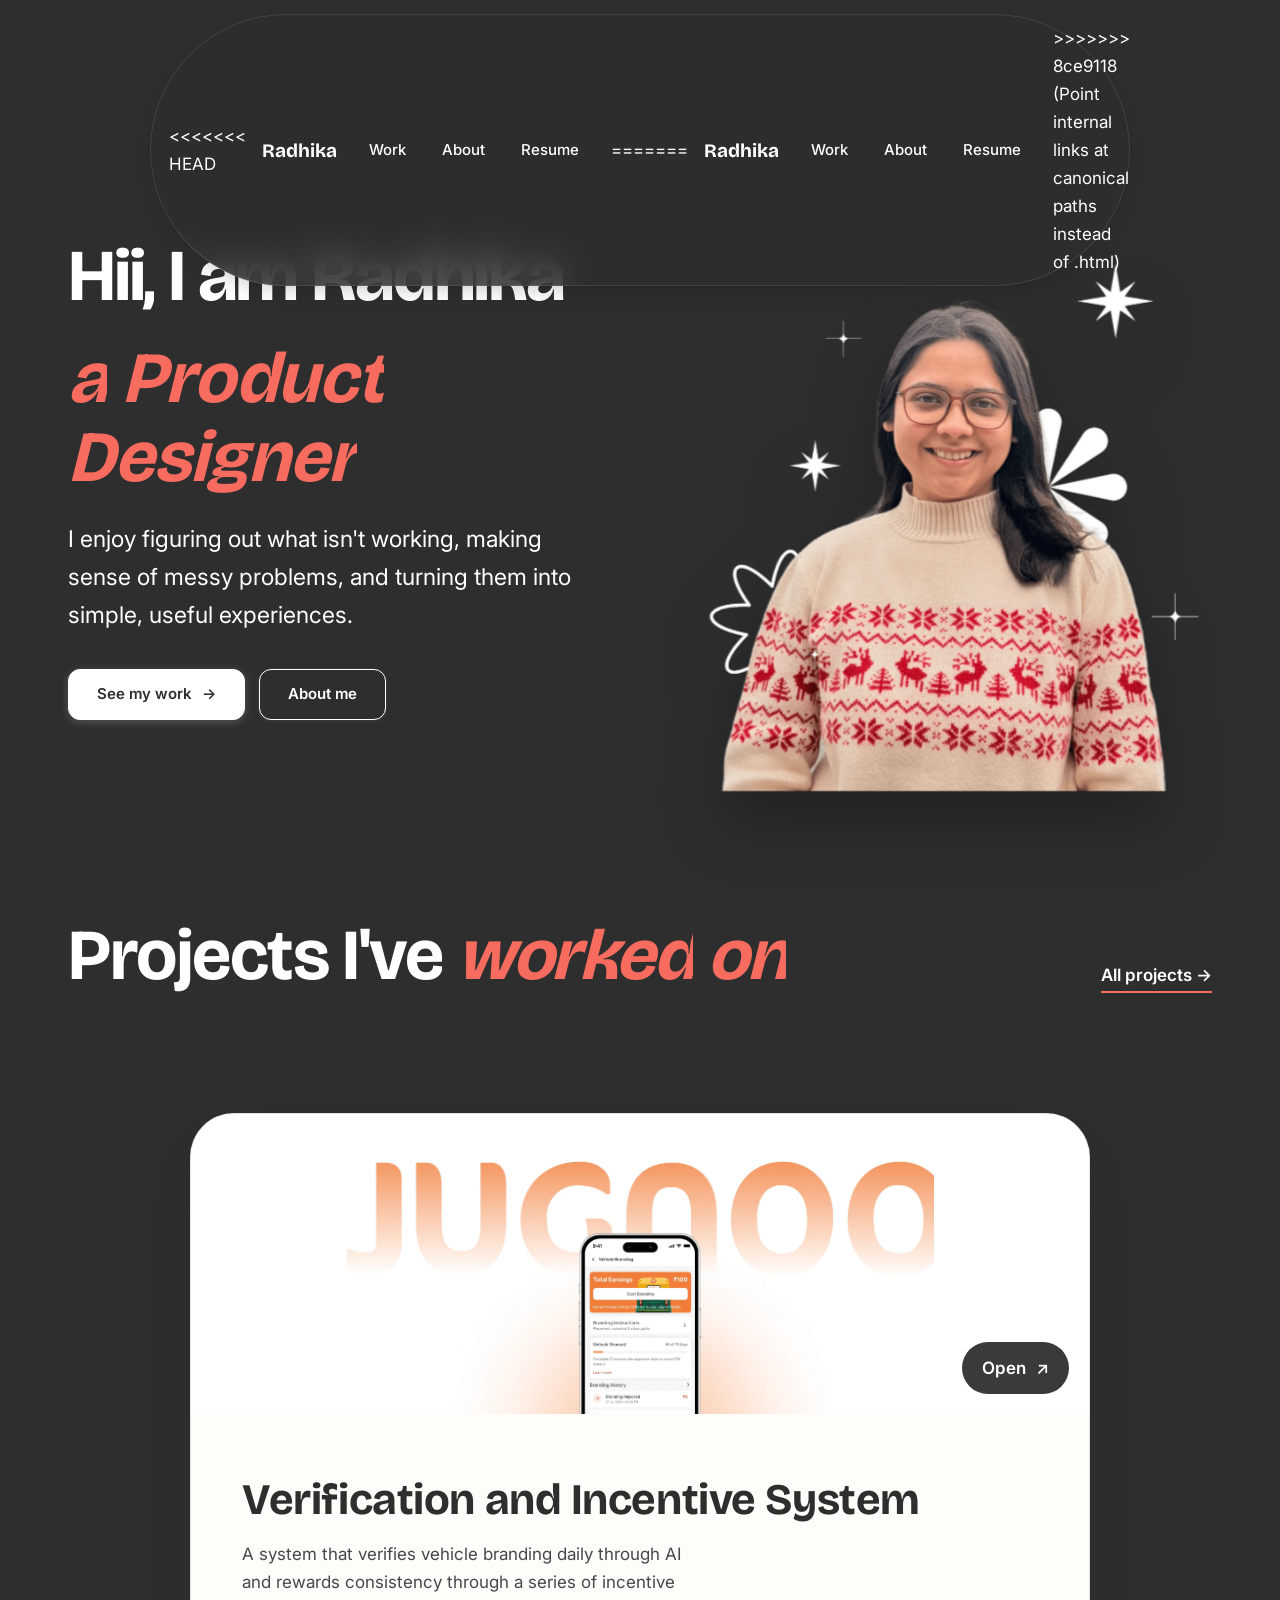
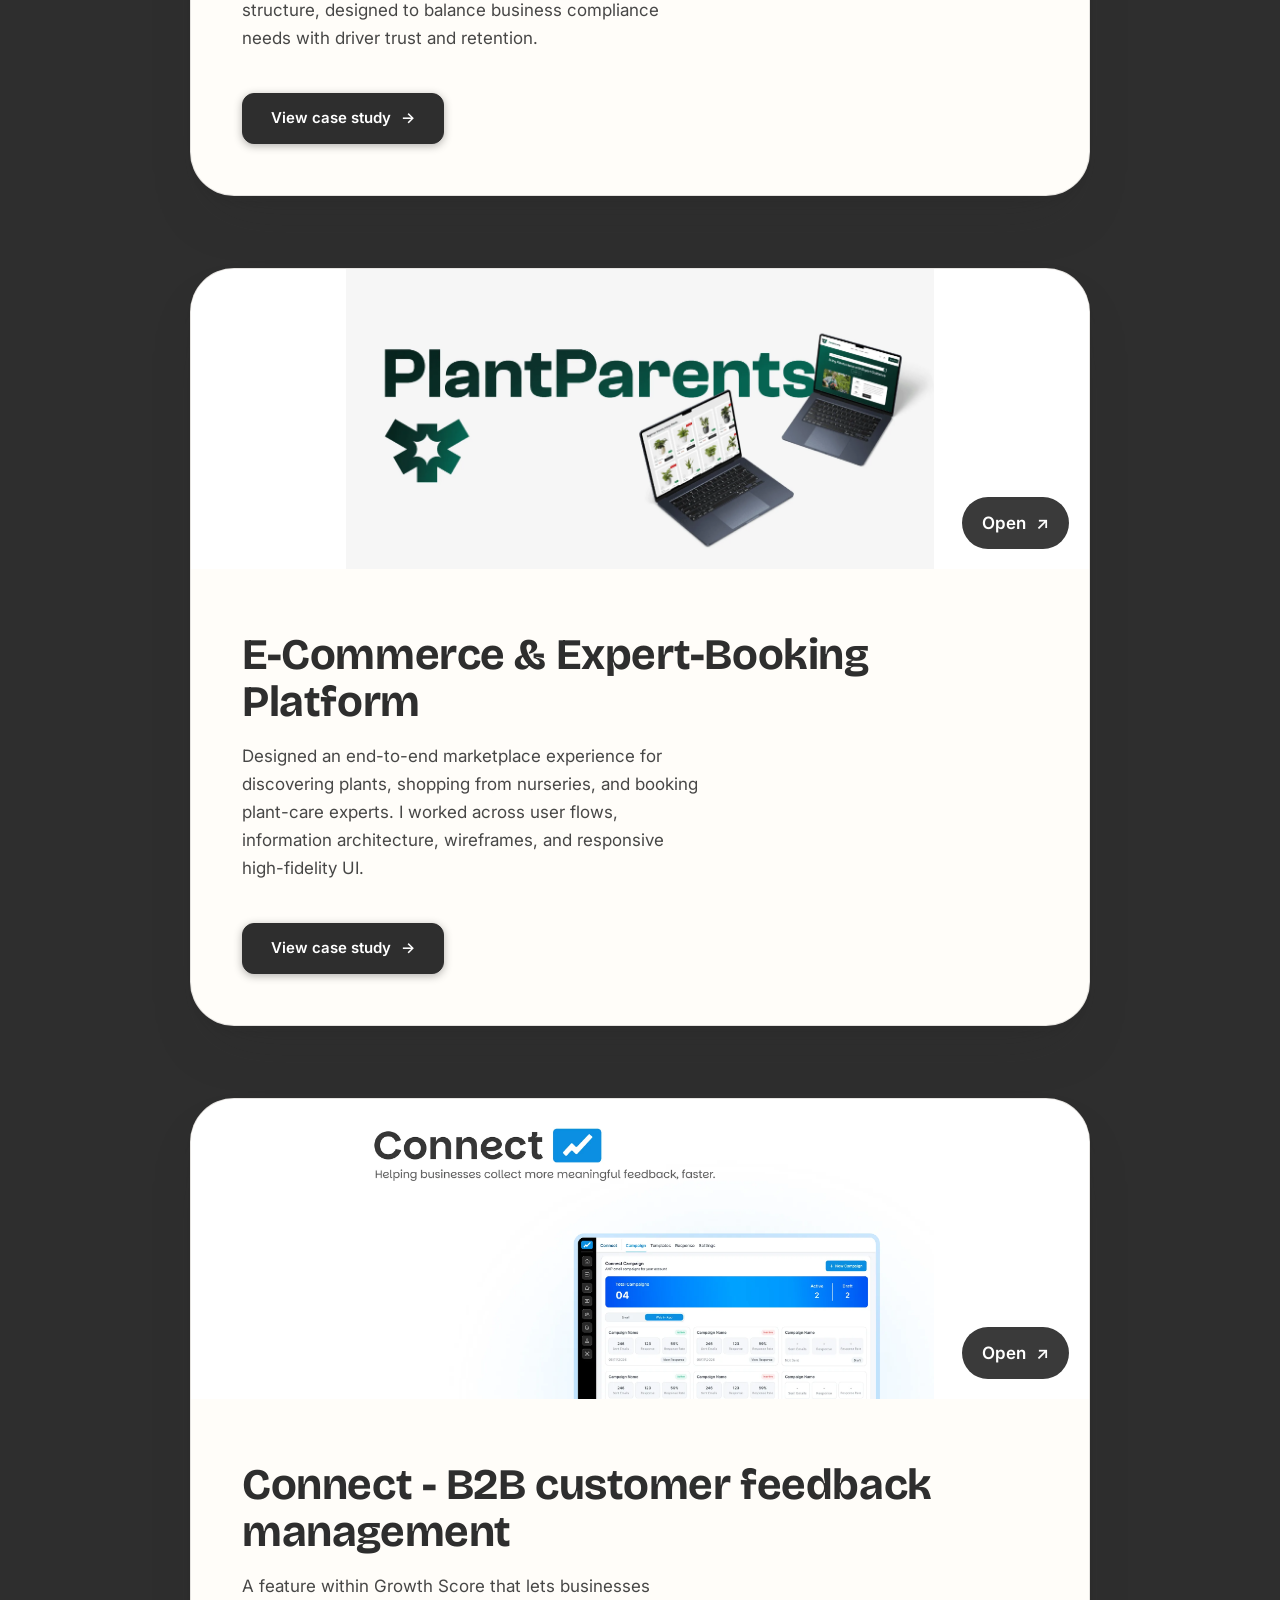
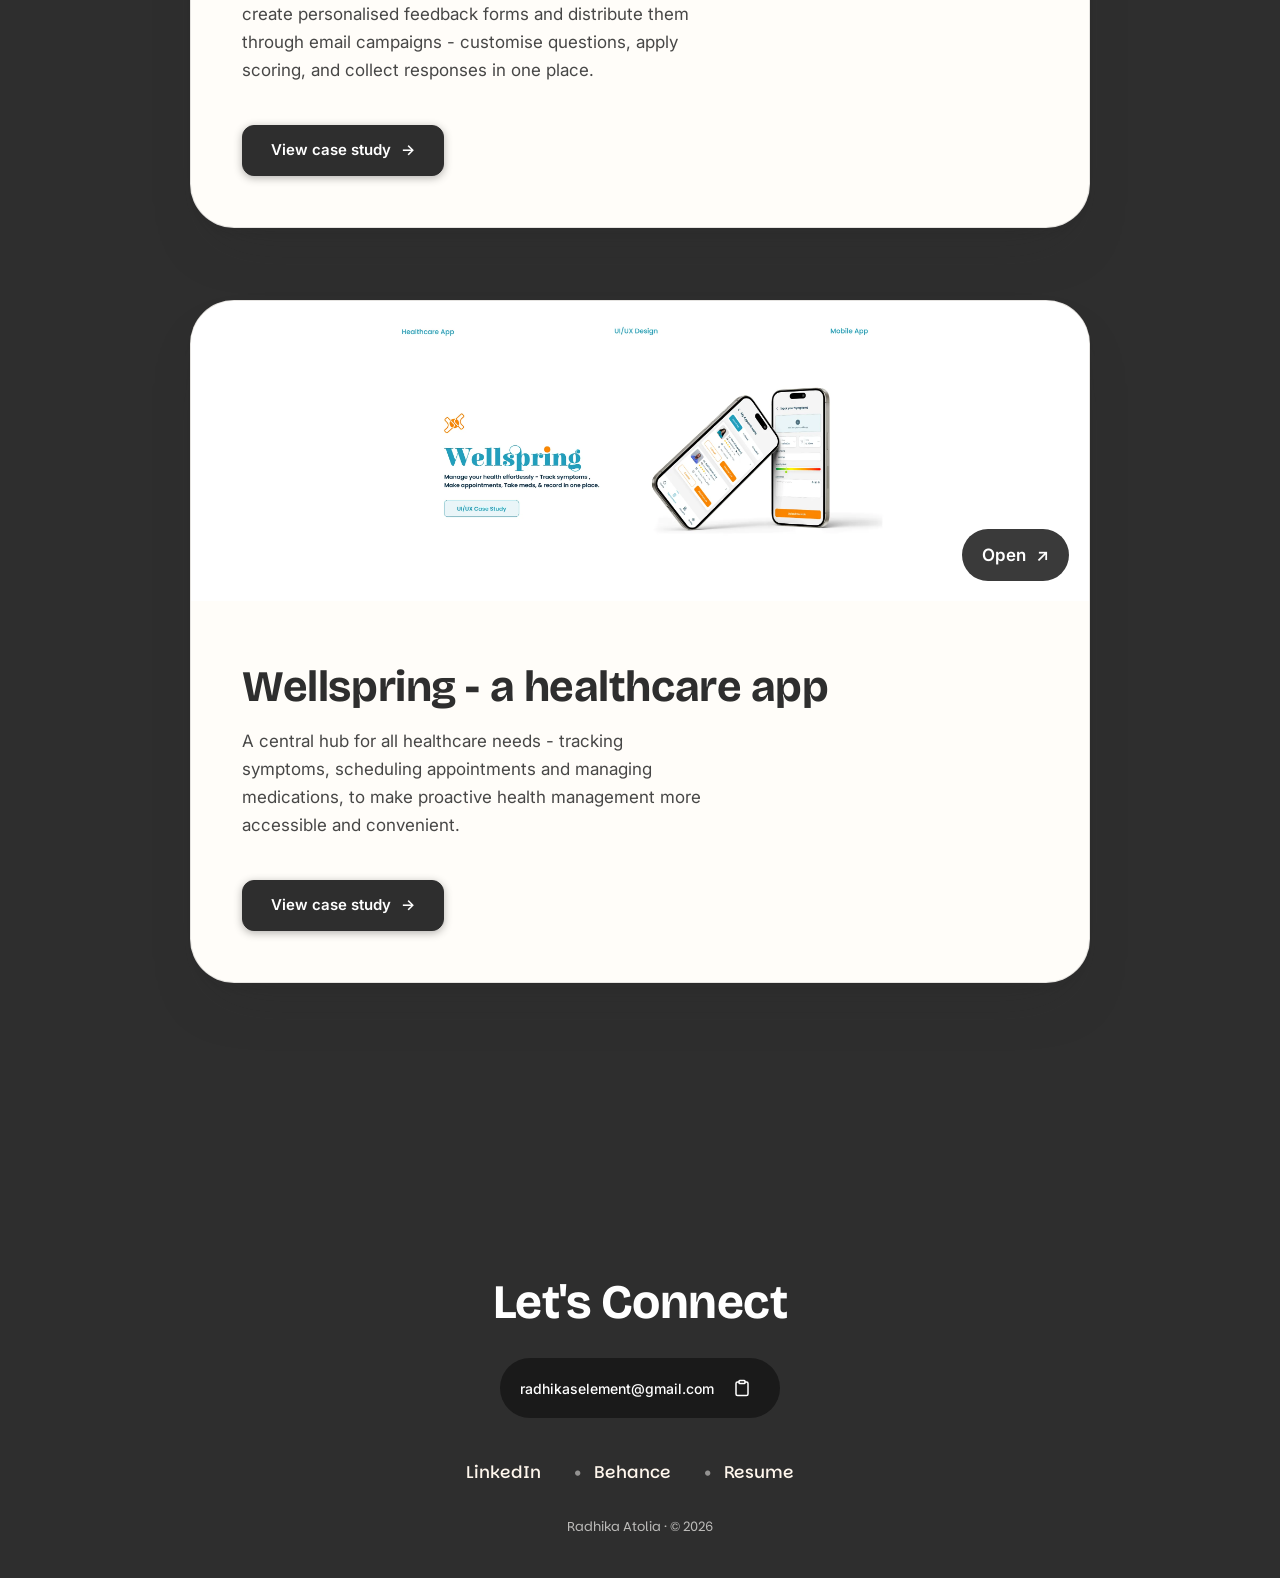
==== commit a2237bbf: "Fix missing favicon and site name in Google results Google showed a generic globe instead of her ico" ====
--- a/index.html
+++ b/index.html
@@ -10,17 +10,23 @@
 <meta property="og:type" content="website"><meta property="og:site_name" content="Radhika Atolia"><meta property="og:url" content="https://www.radhikaatolia.website/"><meta property="og:title" content="Radhika Atolia - Product Designer"><meta property="og:description" content="Hi, I am a Product designer - I design digital experiences">
 <meta property="og:image" content="https://www.radhikaatolia.website/assets/og.jpg"><meta property="og:image:secure_url" content="https://www.radhikaatolia.website/assets/og.jpg"><meta property="og:image:type" content="image/jpeg"><meta property="og:image:width" content="1200"><meta property="og:image:height" content="630"><meta property="og:image:alt" content="Radhika Atolia - Product Designer">
 <meta name="twitter:card" content="summary_large_image"><meta name="twitter:title" content="Radhika Atolia - Product Designer"><meta name="twitter:description" content="Hi, I am a Product designer - I design digital experiences"><meta name="twitter:image" content="https://www.radhikaatolia.website/assets/og.jpg">
-<link rel="icon" type="image/png" href="assets/favicon.png">
+
 <link rel="preconnect" href="https://fonts.googleapis.com"><link rel="preconnect" href="https://fonts.gstatic.com" crossorigin>
 <link href="https://fonts.googleapis.com/css2?family=Bricolage+Grotesque:wght@400;500;600;700&family=Parkinsans:wght@400;500;600;700&family=Fragment+Mono&family=Inter:wght@400;500;600;700&display=swap" rel="stylesheet">
+<link rel="icon" href="/favicon.ico" sizes="any"><link rel="icon" type="image/png" sizes="96x96" href="/assets/favicon-96.png"><link rel="apple-touch-icon" sizes="180x180" href="/assets/apple-touch-icon.png">
 <link rel="stylesheet" href="styles.css">
-<script type="application/ld+json">{"@context":"https://schema.org","@graph":[{"@type":"Person","@id":"https://www.radhikaatolia.website/#radhika","name":"Radhika Atolia","givenName":"Radhika","familyName":"Atolia","url":"https://www.radhikaatolia.website/","image":"https://www.radhikaatolia.website/assets/og.jpg","jobTitle":"Product Designer","description":"Product designer with 2.5+ years designing scalable B2B SaaS products. Currently designing Jugnoo at Jungleworks.","email":"mailto:radhikaselement@gmail.com","worksFor":{"@type":"Organization","name":"Jungleworks"},"address":{"@type":"PostalAddress","addressCountry":"IN"},"knowsAbout":["Product Design","UX Research","UI Design","B2B SaaS","Interaction Design","Design Systems","Figma","Prototyping"],"sameAs":["https://www.linkedin.com/in/radhikaatolia/","https://www.behance.net/radhikaselement"]},{"@type":"WebSite","@id":"https://www.radhikaatolia.website/#website","url":"https://www.radhikaatolia.website/","name":"Radhika Atolia — Product Designer","inLanguage":"en","publisher":{"@id":"https://www.radhikaatolia.website/#radhika"}},{"@type":"ProfilePage","@id":"https://www.radhikaatolia.website/#profile","url":"https://www.radhikaatolia.website/","name":"Radhika Atolia — Product Designer","isPartOf":{"@id":"https://www.radhikaatolia.website/#website"},"mainEntity":{"@id":"https://www.radhikaatolia.website/#radhika"}}]}</script>
+<script type="application/ld+json">{"@context":"https://schema.org","@graph":[{"@type":"Person","@id":"https://www.radhikaatolia.website/#radhika","name":"Radhika Atolia","givenName":"Radhika","familyName":"Atolia","url":"https://www.radhikaatolia.website/","image":"https://www.radhikaatolia.website/assets/og.jpg","jobTitle":"Product Designer","description":"Product designer with 2.5+ years designing scalable B2B SaaS products. Currently designing Jugnoo at Jungleworks.","email":"mailto:radhikaselement@gmail.com","worksFor":{"@type":"Organization","name":"Jungleworks"},"address":{"@type":"PostalAddress","addressCountry":"IN"},"knowsAbout":["Product Design","UX Research","UI Design","B2B SaaS","Interaction Design","Design Systems","Figma","Prototyping"],"sameAs":["https://www.linkedin.com/in/radhikaatolia/","https://www.behance.net/radhikaselement"]},{"@type":"WebSite","@id":"https://www.radhikaatolia.website/#website","url":"https://www.radhikaatolia.website/","name":"Radhika Atolia","inLanguage":"en","publisher":{"@id":"https://www.radhikaatolia.website/#radhika"},"alternateName":"Radhika Atolia - Product Designer"},{"@type":"ProfilePage","@id":"https://www.radhikaatolia.website/#profile","url":"https://www.radhikaatolia.website/","name":"Radhika Atolia — Product Designer","isPartOf":{"@id":"https://www.radhikaatolia.website/#website"},"mainEntity":{"@id":"https://www.radhikaatolia.website/#radhika"}}]}</script>
 </head>
 <body>
 <div class="progress"><i></i></div>
 <header class="nav"><div class="nav__inner">
+<<<<<<< HEAD
   <a href="index.html" class="nav__brand">Radhika</a>
   <nav class="nav__links"><a href="work.html">Work</a><a href="about.html">About</a><a href="https://drive.google.com/file/d/1EbfWYlFSqeKG8F6jiqInrfgAG0uC05uF/view?usp=sharing" target="_blank" rel="noopener">Resume</a></nav>
+=======
+  <a href="/" class="nav__brand">Radhika</a>
+  <nav class="nav__links"><a href="/work">Work</a><a href="/about">About</a><a href="https://drive.google.com/file/d/1pv8k1CAcRjwX_YjblszEcznRyadkhXmi/view?usp=sharing" target="_blank" rel="noopener">Resume</a></nav>
+>>>>>>> 8ce9118 (Point internal links at canonical paths instead of .html)
   <button class="nav__toggle" aria-label="Menu">☰</button>
 </div></header>
 
@@ -30,7 +36,7 @@
       <h1 class="hero__greeting" data-split style="color:#FFFFFF">Hii, I am Radhika</h1>
       <p class="hero__title" data-split><span class="hl">a Product Designer</span></p>
       <p class="hero__sub" data-reveal="up" style="--i:5">I enjoy figuring out what isn't working, making sense of messy problems, and turning them into simple, useful experiences.</p>
-      <div class="hero__cta" data-reveal="up" style="--i:7"><a class="btn btn--orange" href="work.html"><span>See my work</span><span class="arr">→</span></a><a class="btn btn--ghost" href="about.html"><span>About me</span></a></div>
+      <div class="hero__cta" data-reveal="up" style="--i:7"><a class="btn btn--orange" href="/work"><span>See my work</span><span class="arr">→</span></a><a class="btn btn--ghost" href="/about"><span>About me</span></a></div>
     </div>
     <div class="stage" aria-hidden="true"><div class="stage__in">
       <div class="layer me" data-depth="40"><img src="assets/framer/1HD21IDvVg0u5qWNxtKJqbgues.webp" width="2400" height="2673" alt="Radhika" decoding="async"></div>
@@ -41,40 +47,40 @@
 
 <section class="sec" id="work" style="padding-top:0"><div class="wrap">
   <div class="work-head"><div><h2 class="serif-title" style="margin-top:18px" data-split>Projects I've <em>worked on</em></h2></div>
-  <a class="ilink" href="work.html" data-reveal="up">All projects →</a></div>
+  <a class="ilink" href="/work" data-reveal="up">All projects →</a></div>
   <div class="stack"><article class="scard" style="--n:0">
   <div class="scard__in">
-    <a class="scard__media" href="case-jugnoo.html" aria-label="Verification and Incentive System"><img src="assets/framer/rKOe2JHnERPyvkVrDf6527gXQ20.webp" width="2400" height="1225" alt="Verification and Incentive System" loading="lazy" decoding="async" style="object-fit:contain"><span class="badge">Open <span>↗</span></span></a>
+    <a class="scard__media" href="/case-jugnoo" aria-label="Verification and Incentive System"><img src="assets/framer/rKOe2JHnERPyvkVrDf6527gXQ20.webp" width="2400" height="1225" alt="Verification and Incentive System" loading="lazy" decoding="async" style="object-fit:contain"><span class="badge">Open <span>↗</span></span></a>
     <div class="scard__txt">
       <div><h3>Verification and Incentive System</h3><p>A system that verifies vehicle branding daily through AI and rewards consistency through a series of incentive structure, designed to balance business compliance needs with driver trust and retention.</p></div>
-      <div><a class="btn btn--secondary" href="case-jugnoo.html"><span>View case study</span><span class="arr">→</span></a></div>
+      <div><a class="btn btn--secondary" href="/case-jugnoo"><span>View case study</span><span class="arr">→</span></a></div>
     </div>
   </div>
 </article>
 <article class="scard" style="--n:1">
   <div class="scard__in">
-    <a class="scard__media" href="case-plantparents.html" aria-label="E-Commerce &amp; Expert-Booking Platform"><img src="assets/framer/kE8fw0AakCNkQWW83Ua9I9Aoc8I.webp" width="2400" height="1225" alt="E-Commerce &amp; Expert-Booking Platform" loading="lazy" decoding="async" style="object-fit:contain"><span class="badge">Open <span>↗</span></span></a>
+    <a class="scard__media" href="/case-plantparents" aria-label="E-Commerce &amp; Expert-Booking Platform"><img src="assets/framer/kE8fw0AakCNkQWW83Ua9I9Aoc8I.webp" width="2400" height="1225" alt="E-Commerce &amp; Expert-Booking Platform" loading="lazy" decoding="async" style="object-fit:contain"><span class="badge">Open <span>↗</span></span></a>
     <div class="scard__txt">
       <div><h3>E-Commerce &amp; Expert-Booking Platform</h3><p>Designed an end-to-end marketplace experience for discovering plants, shopping from nurseries, and booking plant-care experts. I worked across user flows, information architecture, wireframes, and responsive high-fidelity UI.</p></div>
-      <div><a class="btn btn--secondary" href="case-plantparents.html"><span>View case study</span><span class="arr">→</span></a></div>
+      <div><a class="btn btn--secondary" href="/case-plantparents"><span>View case study</span><span class="arr">→</span></a></div>
     </div>
   </div>
 </article>
 <article class="scard" style="--n:2">
   <div class="scard__in">
-    <a class="scard__media" href="case-connect.html" aria-label="Connect - B2B customer feedback management"><img src="assets/behance/connect-b2b-feedback/01.webp" width="2000" height="1021" alt="Connect - B2B customer feedback management" loading="lazy" decoding="async" style="object-fit:contain"><span class="badge">Open <span>↗</span></span></a>
+    <a class="scard__media" href="/case-connect" aria-label="Connect - B2B customer feedback management"><img src="assets/behance/connect-b2b-feedback/01.webp" width="2000" height="1021" alt="Connect - B2B customer feedback management" loading="lazy" decoding="async" style="object-fit:contain"><span class="badge">Open <span>↗</span></span></a>
     <div class="scard__txt">
       <div><h3>Connect - B2B customer feedback management</h3><p>A feature within Growth Score that lets businesses create personalised feedback forms and distribute them through email campaigns - customise questions, apply scoring, and collect responses in one place.</p></div>
-      <div><a class="btn btn--secondary" href="case-connect.html"><span>View case study</span><span class="arr">→</span></a></div>
+      <div><a class="btn btn--secondary" href="/case-connect"><span>View case study</span><span class="arr">→</span></a></div>
     </div>
   </div>
 </article>
 <article class="scard" style="--n:3">
   <div class="scard__in">
-    <a class="scard__media" href="case-wellspring.html" aria-label="Wellspring - a healthcare app"><img src="assets/behance/wellspring-healthcare/01.webp" width="2000" height="1125" alt="Wellspring - a healthcare app" loading="lazy" decoding="async" style="object-fit:contain"><span class="badge">Open <span>↗</span></span></a>
+    <a class="scard__media" href="/case-wellspring" aria-label="Wellspring - a healthcare app"><img src="assets/behance/wellspring-healthcare/01.webp" width="2000" height="1125" alt="Wellspring - a healthcare app" loading="lazy" decoding="async" style="object-fit:contain"><span class="badge">Open <span>↗</span></span></a>
     <div class="scard__txt">
       <div><h3>Wellspring - a healthcare app</h3><p>A central hub for all healthcare needs - tracking symptoms, scheduling appointments and managing medications, to make proactive health management more accessible and convenient.</p></div>
-      <div><a class="btn btn--secondary" href="case-wellspring.html"><span>View case study</span><span class="arr">→</span></a></div>
+      <div><a class="btn btn--secondary" href="/case-wellspring"><span>View case study</span><span class="arr">→</span></a></div>
     </div>
   </div>
 </article>
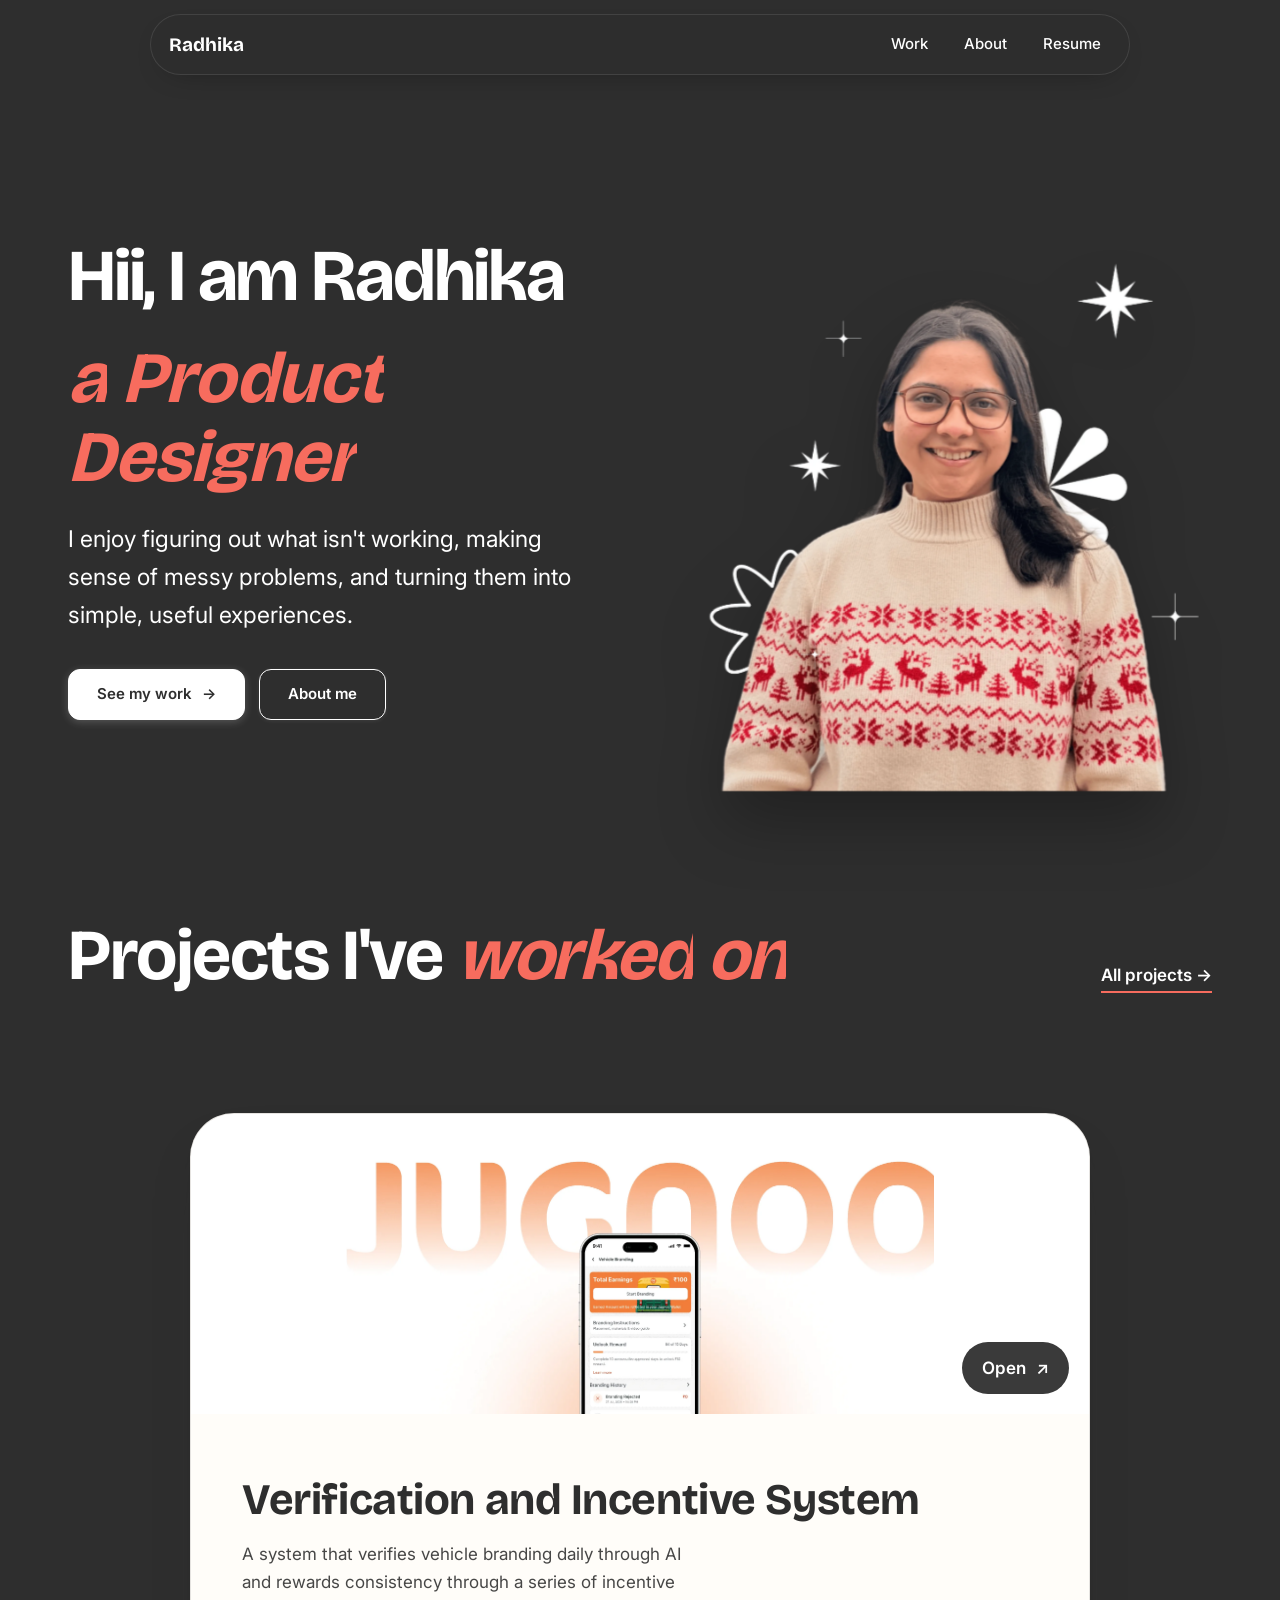
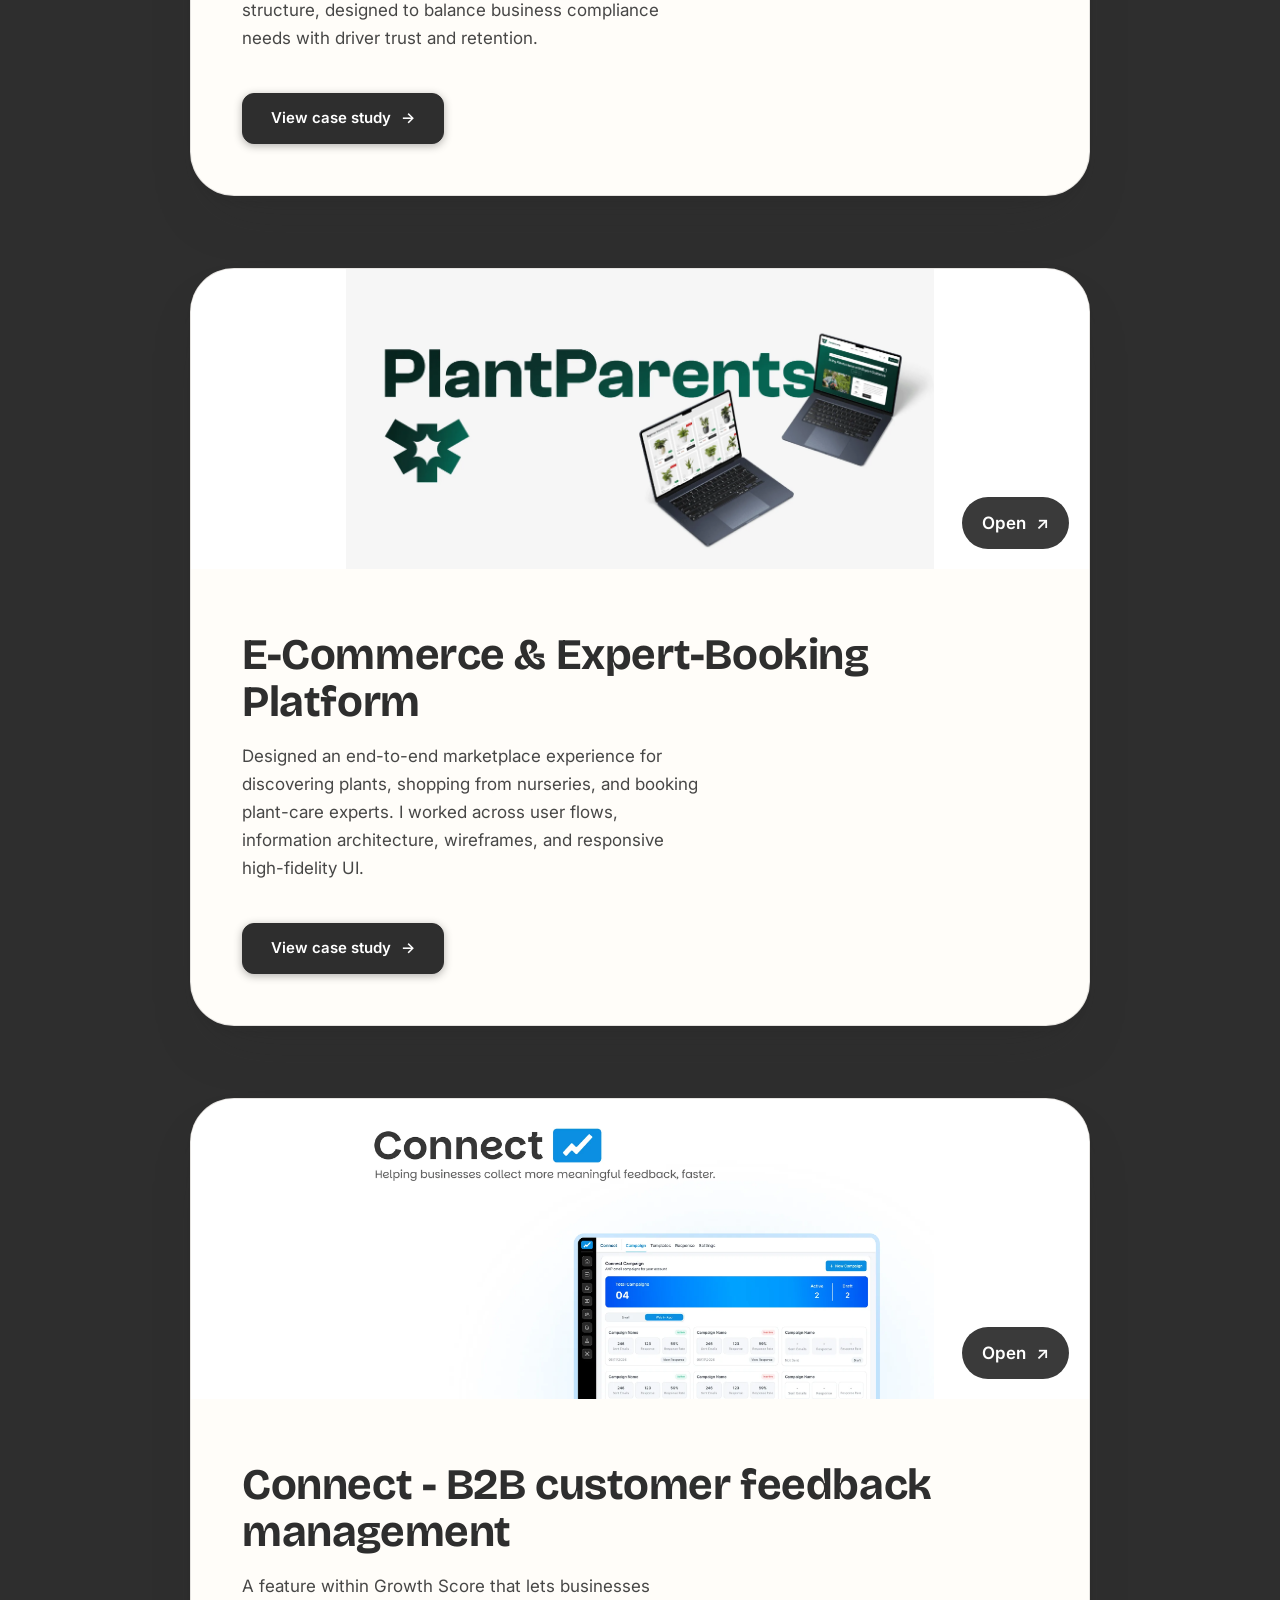
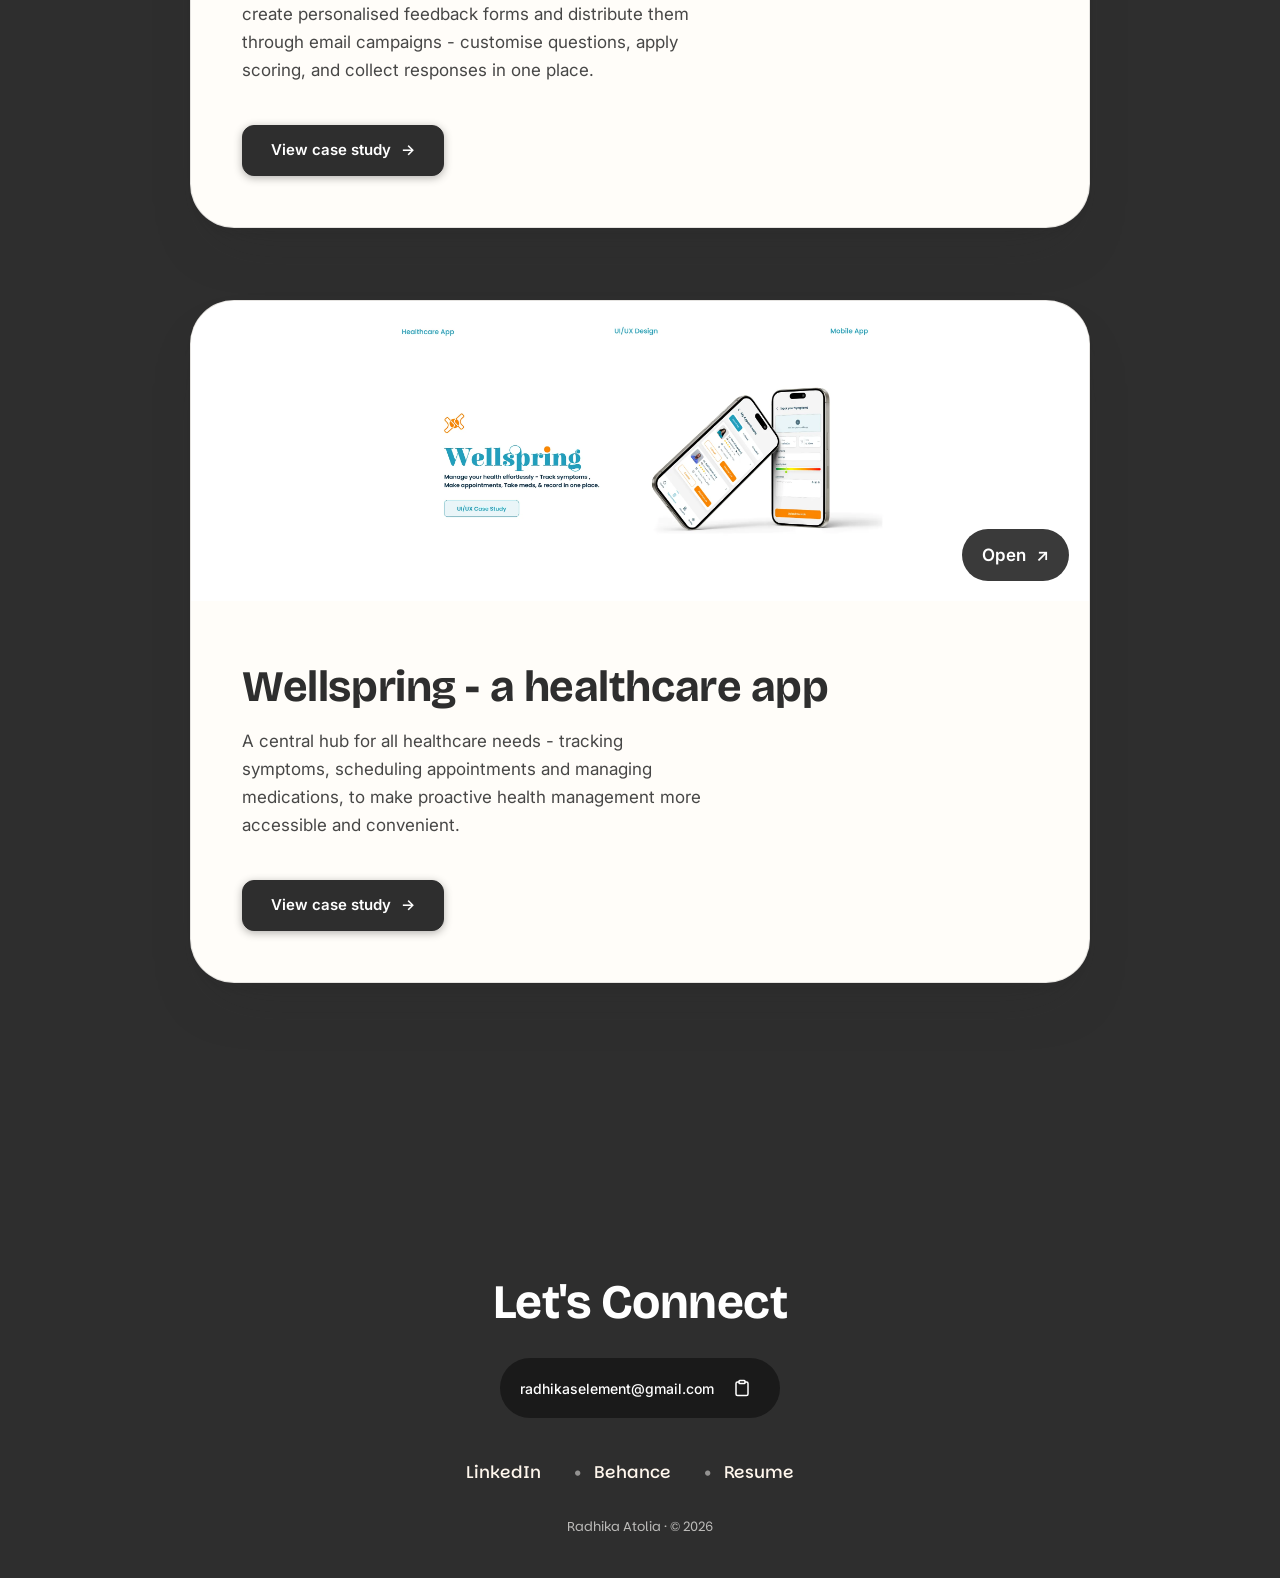
==== commit 68aedf54: "Fix: resolve git merge conflicts in all HTML files Removed merge conflict markers that were causing " ====
--- a/index.html
+++ b/index.html
@@ -20,13 +20,8 @@
 <body>
 <div class="progress"><i></i></div>
 <header class="nav"><div class="nav__inner">
-<<<<<<< HEAD
-  <a href="index.html" class="nav__brand">Radhika</a>
-  <nav class="nav__links"><a href="work.html">Work</a><a href="about.html">About</a><a href="https://drive.google.com/file/d/1EbfWYlFSqeKG8F6jiqInrfgAG0uC05uF/view?usp=sharing" target="_blank" rel="noopener">Resume</a></nav>
-=======
   <a href="/" class="nav__brand">Radhika</a>
-  <nav class="nav__links"><a href="/work">Work</a><a href="/about">About</a><a href="https://drive.google.com/file/d/1pv8k1CAcRjwX_YjblszEcznRyadkhXmi/view?usp=sharing" target="_blank" rel="noopener">Resume</a></nav>
->>>>>>> 8ce9118 (Point internal links at canonical paths instead of .html)
+  <nav class="nav__links"><a href="/work">Work</a><a href="/about">About</a><a href="https://drive.google.com/file/d/1EbfWYlFSqeKG8F6jiqInrfgAG0uC05uF/view?usp=sharing" target="_blank" rel="noopener">Resume</a></nav>
   <button class="nav__toggle" aria-label="Menu">☰</button>
 </div></header>
 
@@ -112,3 +107,4 @@
 <script src="script.js"></script>
 </body>
 </html>
+
--- a/styles.css
+++ b/styles.css
@@ -166,6 +166,12 @@
 @media(max-width:900px){
   .hero__grid{grid-template-columns:1fr}.stage{margin:20px auto 0;max-width:460px}
   .hero{padding-top:110px}.scroll-cue{display:none}
+}
+@media(max-width:560px){
+  .hero__grid{gap:16px}.stage{margin:20px auto 0;max-width:100%;max-height:320px}
+  .hero{padding:80px 0 40px;min-height:auto}
+  .hero__greeting{font-size:32px;margin-bottom:8px}
+  .hero__title{font-size:28px;margin-bottom:16px}
 }
 
 /* ticker -------------------------------------------------------- */
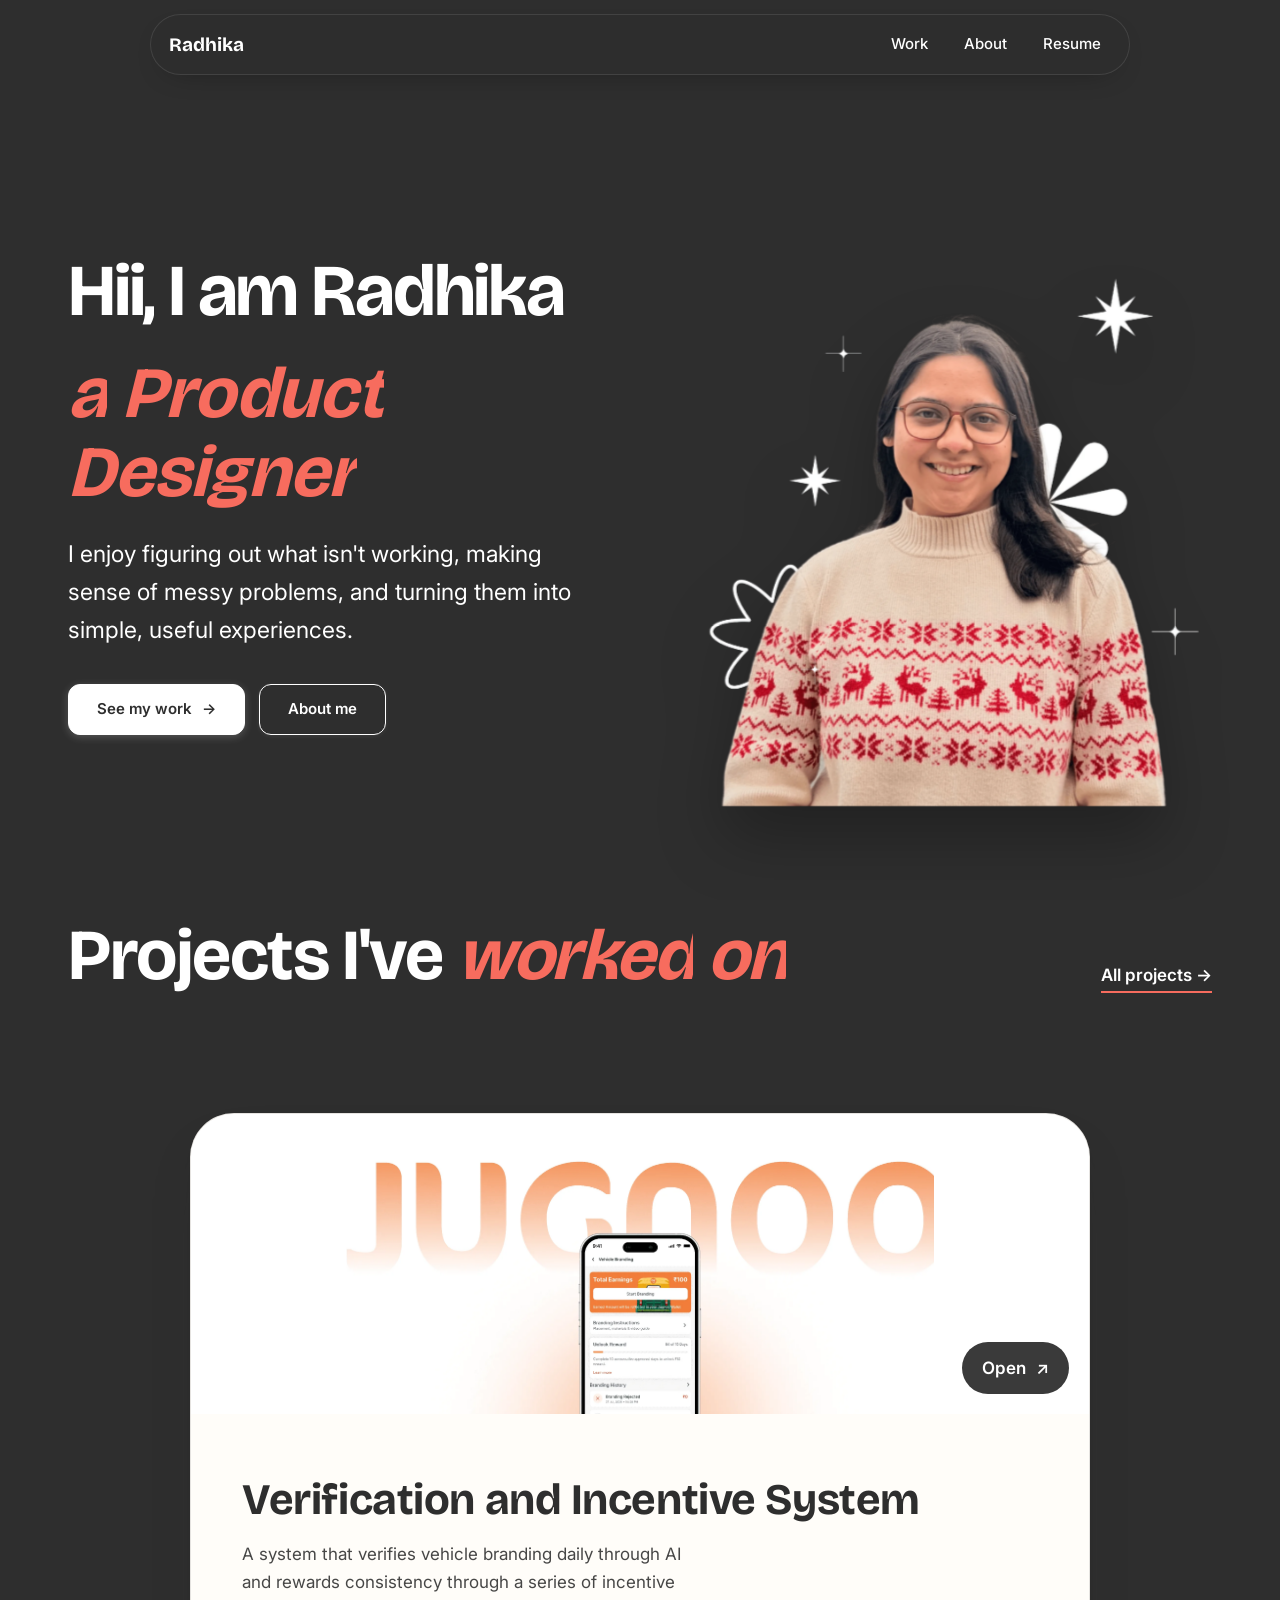
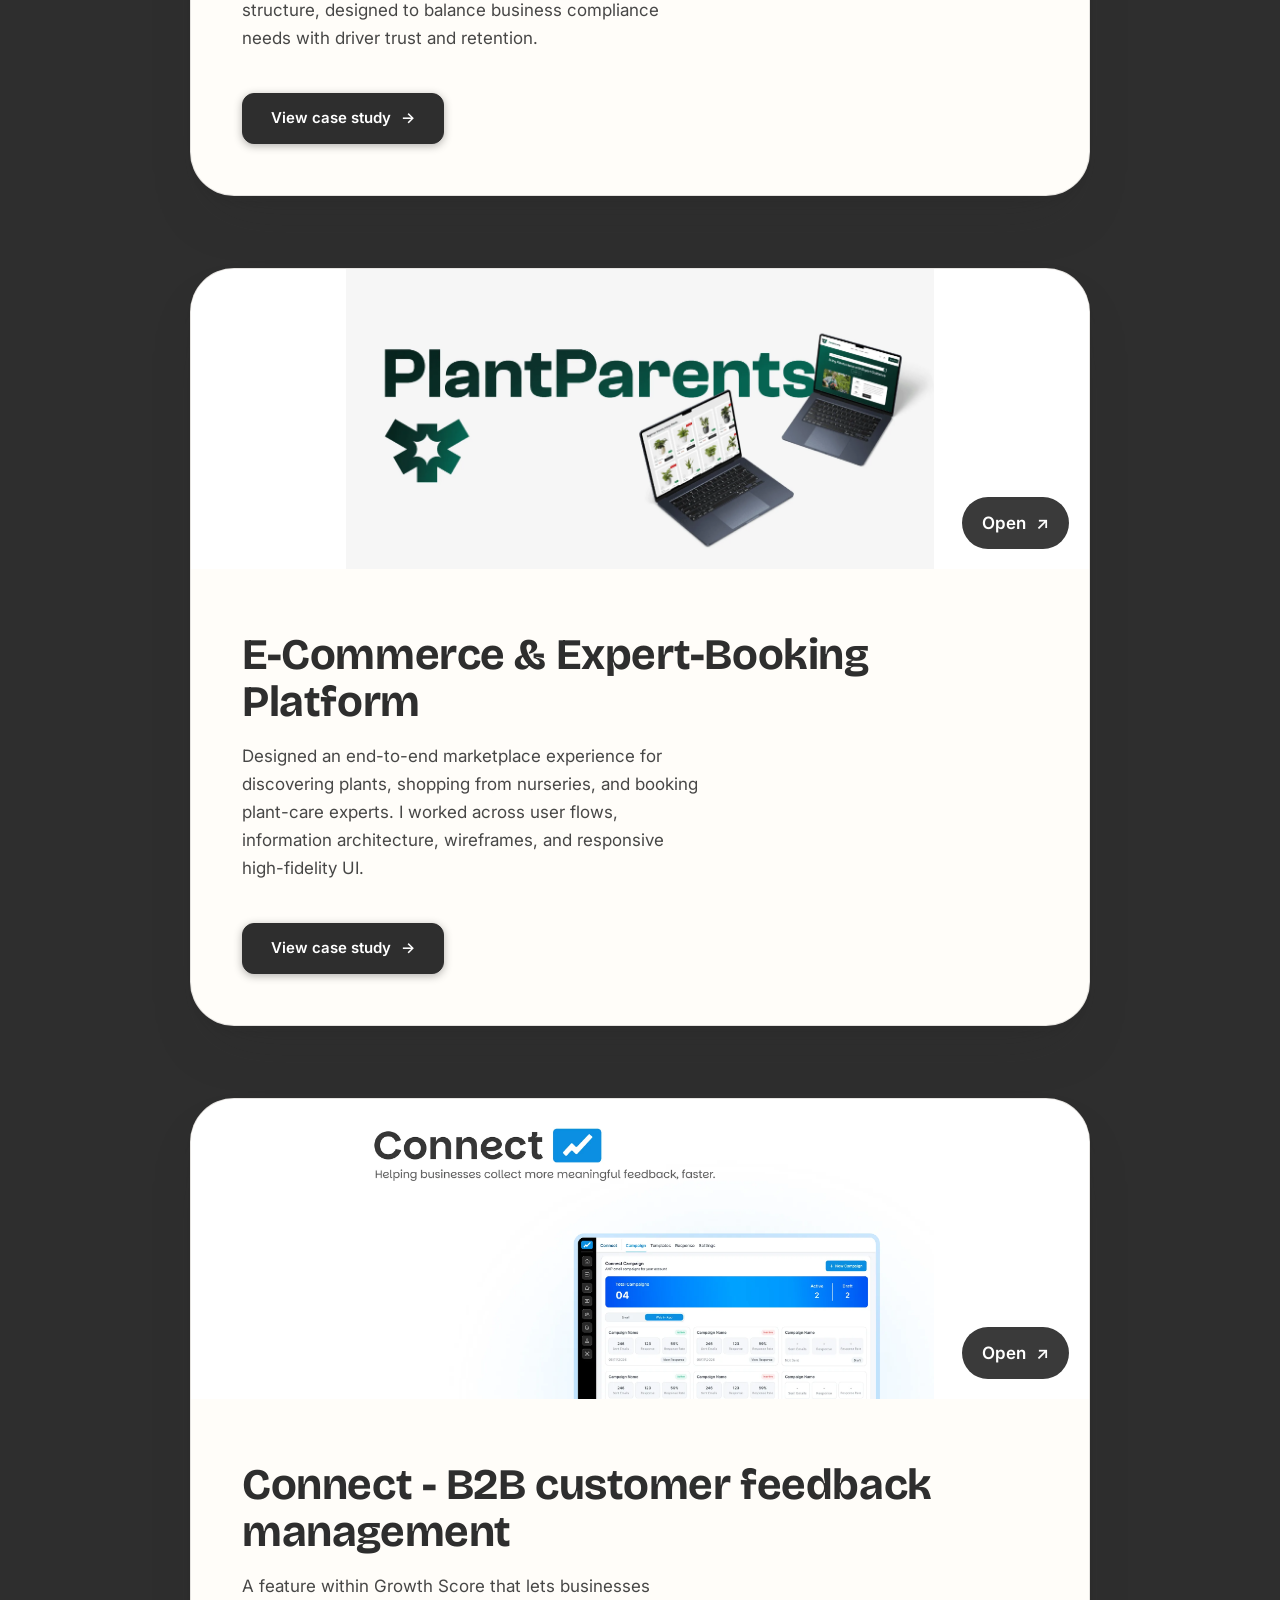
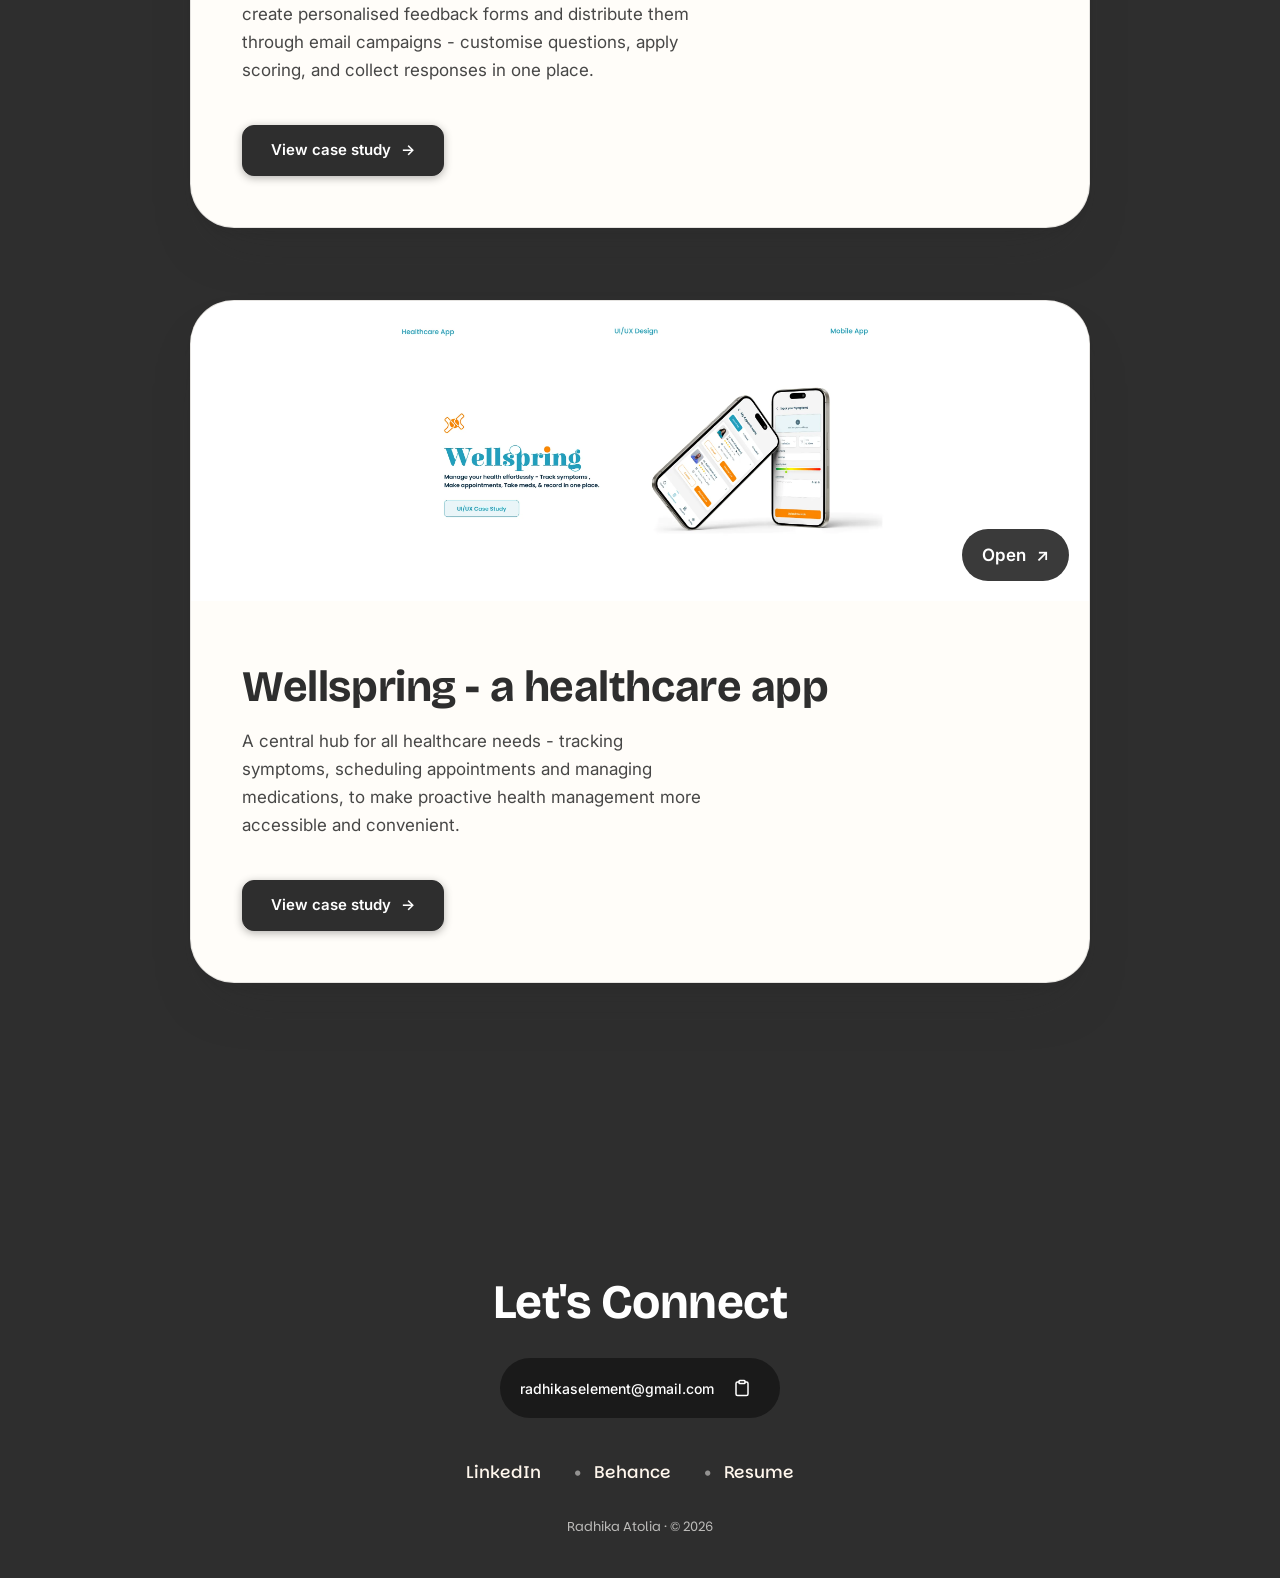
==== commit d8e33285: "Fix: clean up remaining merge conflicts in all headers and create component consistency - Removed me" ====
--- a/index.html
+++ b/index.html
@@ -108,3 +108,4 @@
 </body>
 </html>
 
+
--- a/styles.css
+++ b/styles.css
@@ -22,7 +22,7 @@
   .hero__sub{font-size:18px}
   .ticker{margin:-6px -4vw 0}
   .blob.b3,.blob.b1{display:none}
-  .page-hero{padding-top:130px}.cs-hero{padding-top:120px}
+  .page-hero{padding-top:160px}.cs-hero{padding-top:150px}
 }
 @media(max-width:560px){
   body{font-size:16px}
@@ -115,7 +115,7 @@
 .scrub .w.on.hi{color:var(--orange);font-style:italic}
 
 /* hero ---------------------------------------------------------- */
-.hero{min-height:100svh;padding:120px 0 60px;display:flex;align-items:center;overflow:hidden;position:relative;isolation:isolate}
+.hero{min-height:100svh;padding:150px 0 60px;display:flex;align-items:center;overflow:hidden;position:relative;isolation:isolate}
 .hero__bg{position:absolute;inset:0;z-index:-1;pointer-events:none}
 .blob{position:absolute;border-radius:50%;filter:blur(60px);opacity:.55;will-change:transform}
 .blob.b1{width:520px;height:520px;background:var(--peach);top:-120px;left:-120px}
@@ -169,7 +169,7 @@
 }
 @media(max-width:560px){
   .hero__grid{gap:16px}.stage{margin:20px auto 0;max-width:100%;max-height:320px}
-  .hero{padding:80px 0 40px;min-height:auto}
+  .hero{padding:100px 0 40px;min-height:auto}
   .hero__greeting{font-size:32px;margin-bottom:8px}
   .hero__title{font-size:28px;margin-bottom:16px}
 }
@@ -268,7 +268,7 @@
 .toolkit span:hover{transform:translateY(-4px) rotate(-2deg);background:var(--ink);color:var(--cream)}
 
 /* work page ------------------------------------------------------ */
-.page-hero{padding:170px 0 clamp(40px,6vw,80px)}
+.page-hero{padding:200px 0 clamp(40px,6vw,80px)}
 .filters{display:flex;flex-wrap:wrap;gap:10px;margin:34px 0 0}
 .filters button{font:inherit;font-weight:600;font-size:14px;padding:10px 20px;border-radius:999px;border:1.5px solid var(--ink);background:transparent;cursor:pointer;transition:background .3s,color .3s,transform .3s var(--ease)}
 .filters button:hover{transform:translateY(-3px)}
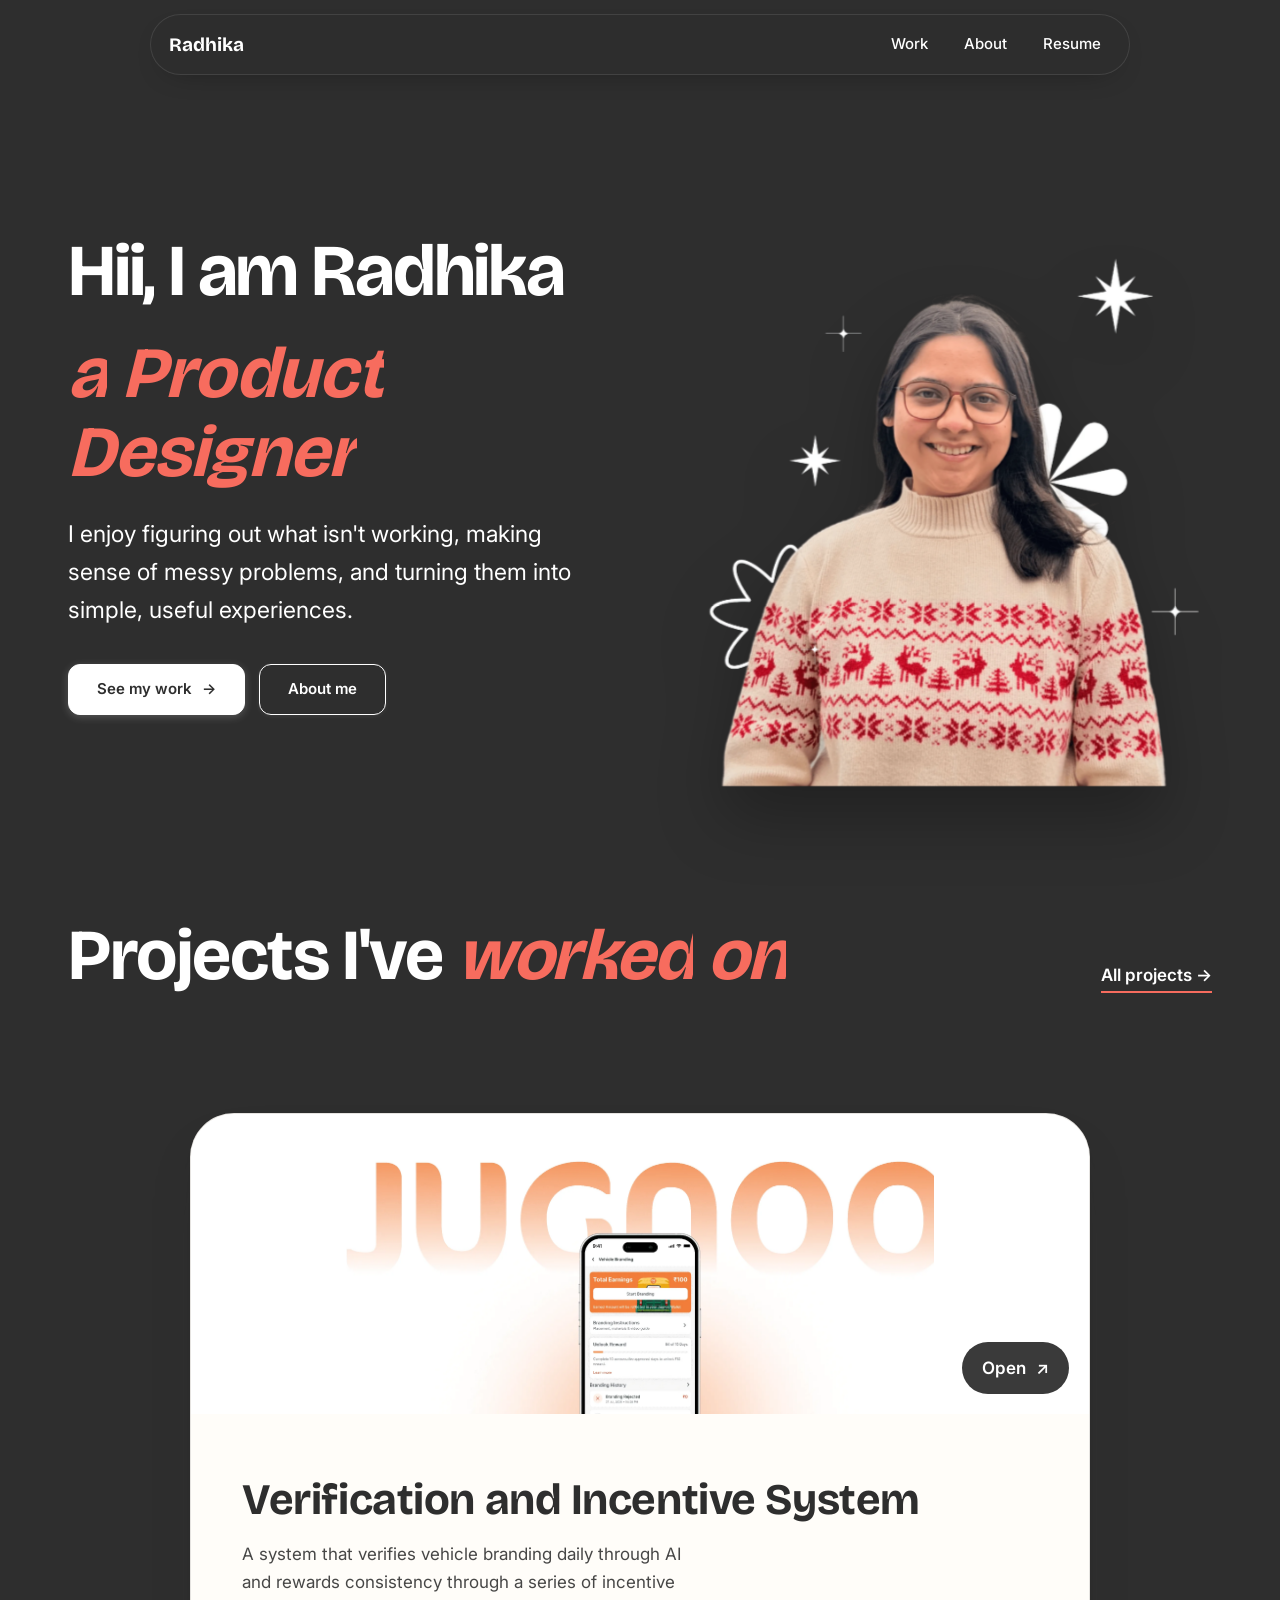
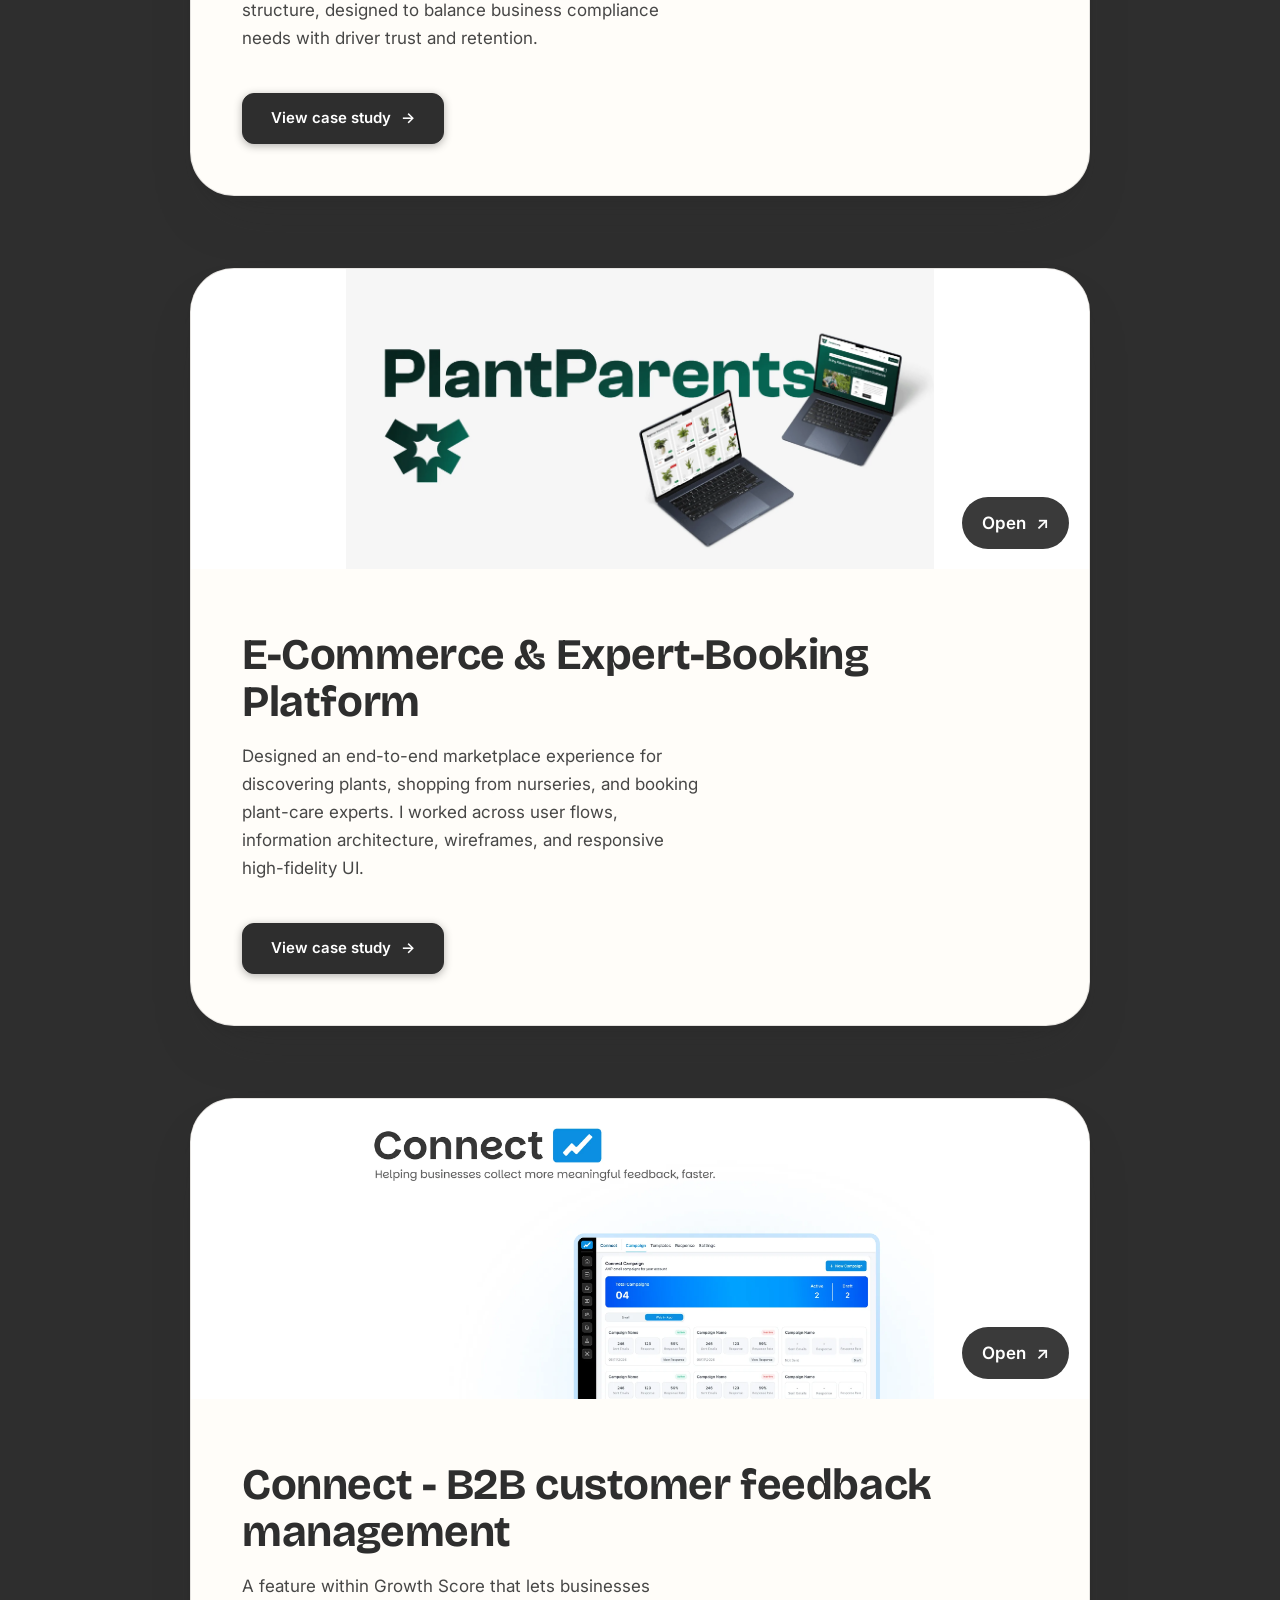
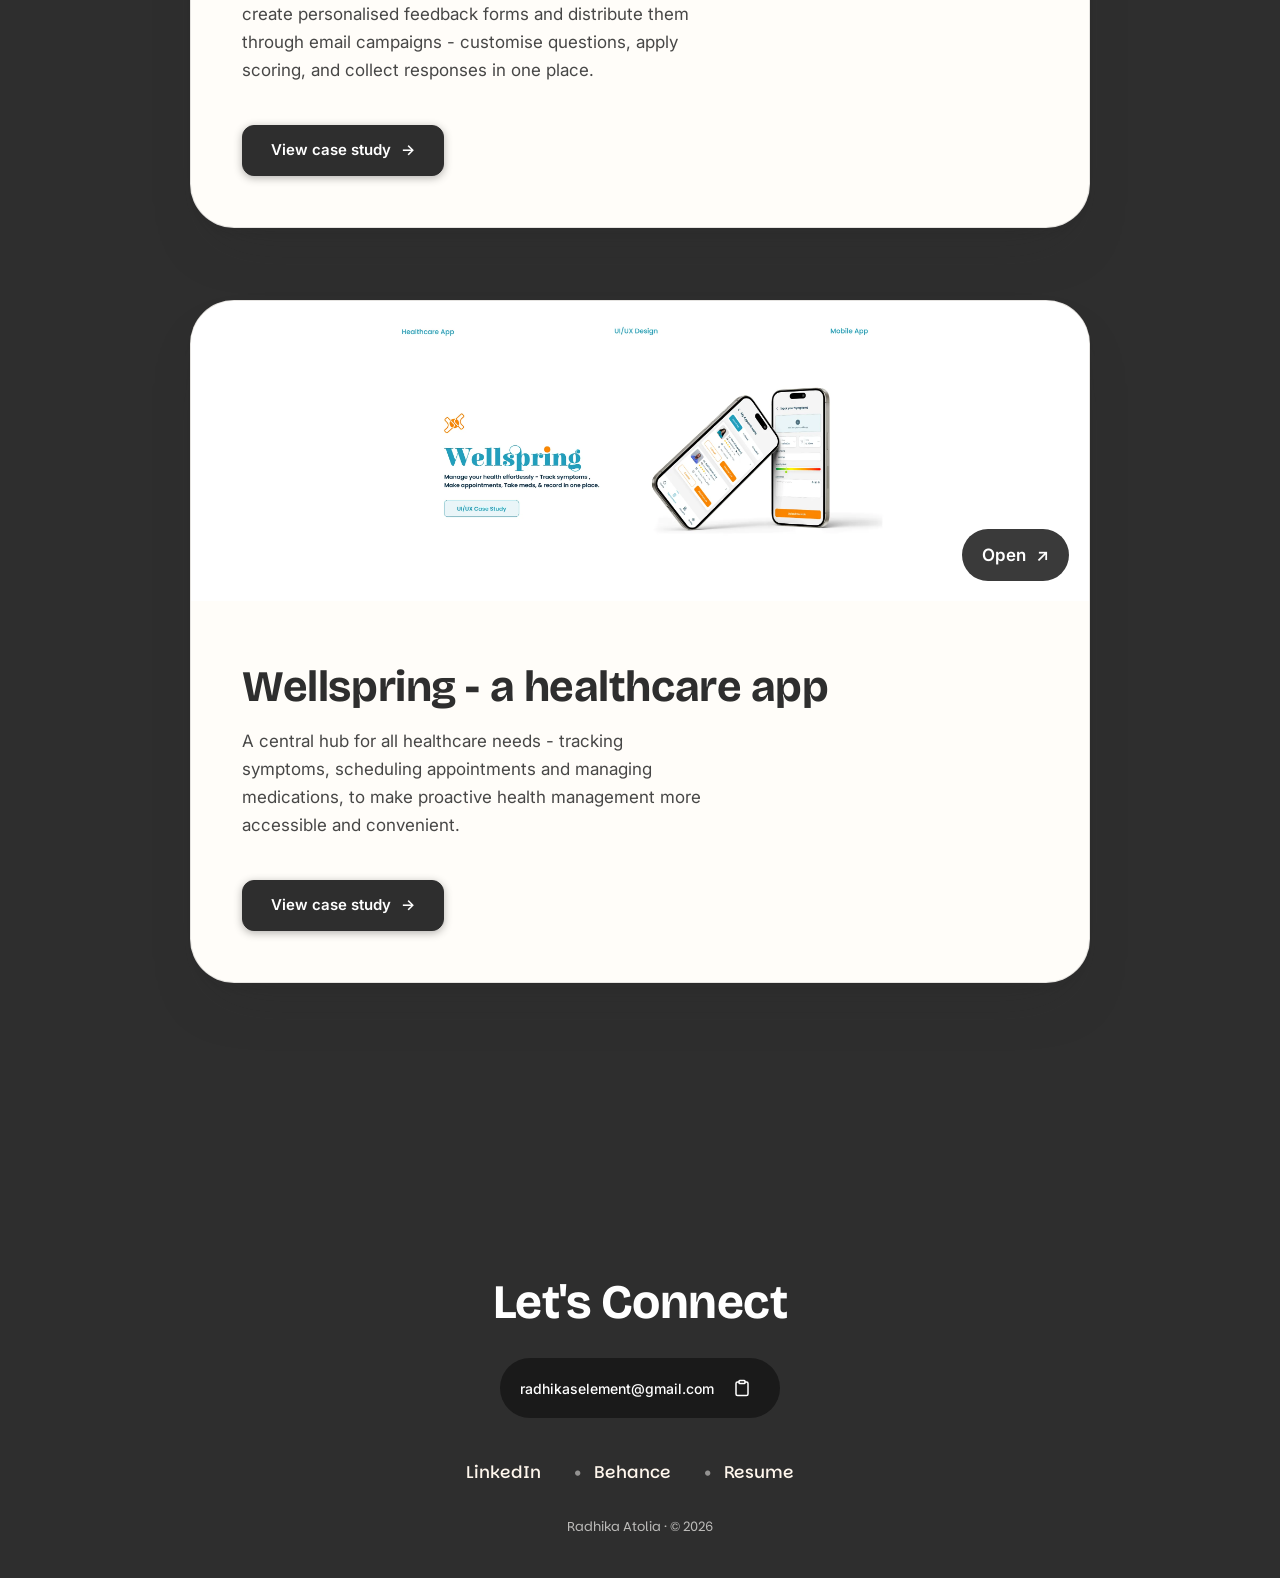
==== commit 7bd66b08: "Update resume link on all pages Co-Authored-By: Claude Opus 5.5 <noreply@anthropic.com>" ====
--- a/index.html
+++ b/index.html
@@ -21,7 +21,7 @@
 <div class="progress"><i></i></div>
 <header class="nav"><div class="nav__inner">
   <a href="/" class="nav__brand">Radhika</a>
-  <nav class="nav__links"><a href="/work">Work</a><a href="/about">About</a><a href="https://drive.google.com/file/d/1EbfWYlFSqeKG8F6jiqInrfgAG0uC05uF/view?usp=sharing" target="_blank" rel="noopener">Resume</a></nav>
+  <nav class="nav__links"><a href="/work">Work</a><a href="/about">About</a><a href="https://drive.google.com/file/d/1EbfWYlFSqeKG8F6jiqInrfgAG0uC05uF/view?usp=drive_link" target="_blank" rel="noopener">Resume</a></nav>
   <button class="nav__toggle" aria-label="Menu">☰</button>
 </div></header>
 
@@ -99,7 +99,7 @@
     <span class="dot">•</span>
     <a href="https://www.behance.net/radhikaselement" target="_blank" rel="noopener" class="social-link"><span>Behance</span><span class="arrow">↗</span></a>
     <span class="dot">•</span>
-    <a href="https://drive.google.com/file/d/1EbfWYlFSqeKG8F6jiqInrfgAG0uC05uF/view?usp=sharing" target="_blank" rel="noopener" class="social-link"><span>Resume</span><span class="arrow">↗</span></a>
+    <a href="https://drive.google.com/file/d/1EbfWYlFSqeKG8F6jiqInrfgAG0uC05uF/view?usp=drive_link" target="_blank" rel="noopener" class="social-link"><span>Resume</span><span class="arrow">↗</span></a>
   </div>
   <p class="footer__note">Radhika Atolia · © <span id="yr"></span></p>
 </div></footer>
--- a/styles.css
+++ b/styles.css
@@ -22,7 +22,7 @@
   .hero__sub{font-size:18px}
   .ticker{margin:-6px -4vw 0}
   .blob.b3,.blob.b1{display:none}
-  .page-hero{padding-top:160px}.cs-hero{padding-top:150px}
+  .page-hero{padding-top:100px}.cs-hero{padding-top:95px}
 }
 @media(max-width:560px){
   body{font-size:16px}
@@ -115,7 +115,7 @@
 .scrub .w.on.hi{color:var(--orange);font-style:italic}
 
 /* hero ---------------------------------------------------------- */
-.hero{min-height:100svh;padding:150px 0 60px;display:flex;align-items:center;overflow:hidden;position:relative;isolation:isolate}
+.hero{min-height:100svh;padding:110px 0 60px;display:flex;align-items:center;overflow:hidden;position:relative;isolation:isolate}
 .hero__bg{position:absolute;inset:0;z-index:-1;pointer-events:none}
 .blob{position:absolute;border-radius:50%;filter:blur(60px);opacity:.55;will-change:transform}
 .blob.b1{width:520px;height:520px;background:var(--peach);top:-120px;left:-120px}
@@ -169,7 +169,7 @@
 }
 @media(max-width:560px){
   .hero__grid{gap:16px}.stage{margin:20px auto 0;max-width:100%;max-height:320px}
-  .hero{padding:100px 0 40px;min-height:auto}
+  .hero{padding:90px 0 40px;min-height:auto}
   .hero__greeting{font-size:32px;margin-bottom:8px}
   .hero__title{font-size:28px;margin-bottom:16px}
 }
@@ -268,7 +268,7 @@
 .toolkit span:hover{transform:translateY(-4px) rotate(-2deg);background:var(--ink);color:var(--cream)}
 
 /* work page ------------------------------------------------------ */
-.page-hero{padding:200px 0 clamp(40px,6vw,80px)}
+.page-hero{padding:120px 0 clamp(40px,6vw,80px)}
 .filters{display:flex;flex-wrap:wrap;gap:10px;margin:34px 0 0}
 .filters button{font:inherit;font-weight:600;font-size:14px;padding:10px 20px;border-radius:999px;border:1.5px solid var(--ink);background:transparent;cursor:pointer;transition:background .3s,color .3s,transform .3s var(--ease)}
 .filters button:hover{transform:translateY(-3px)}
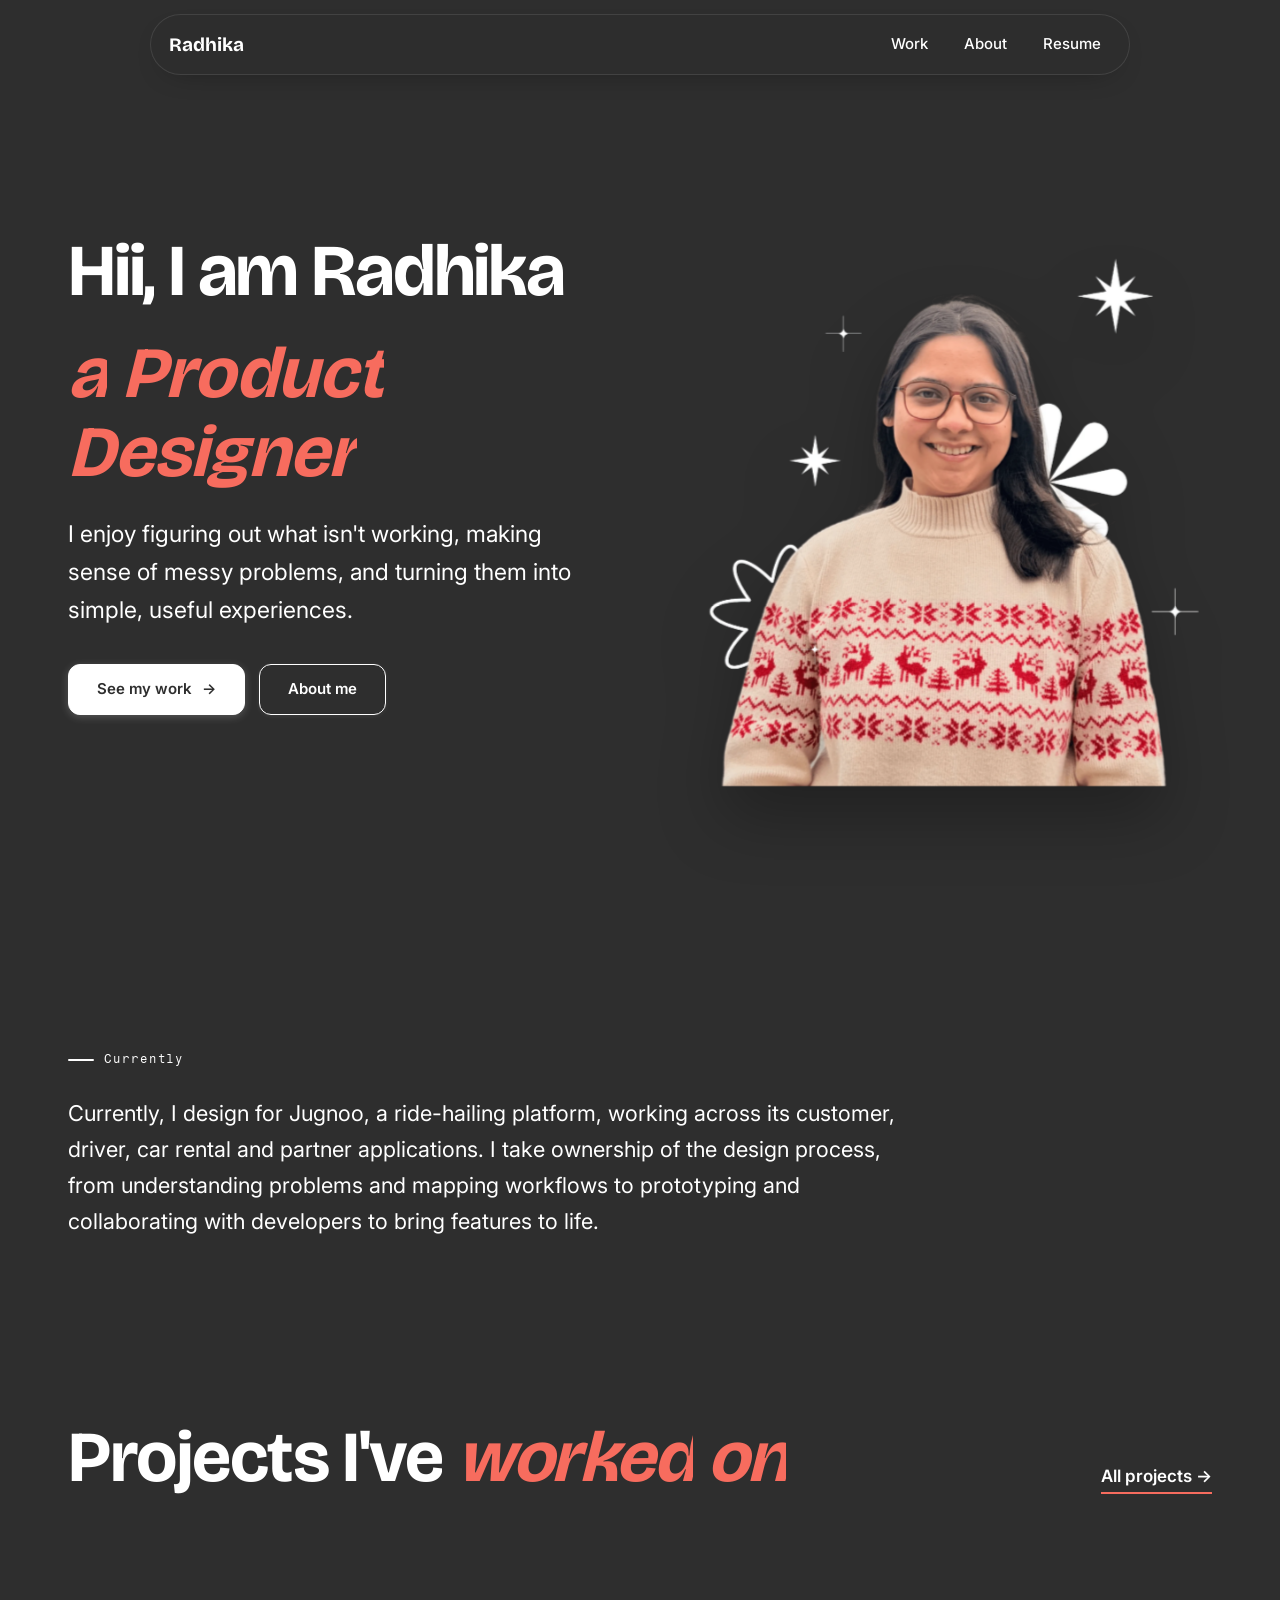
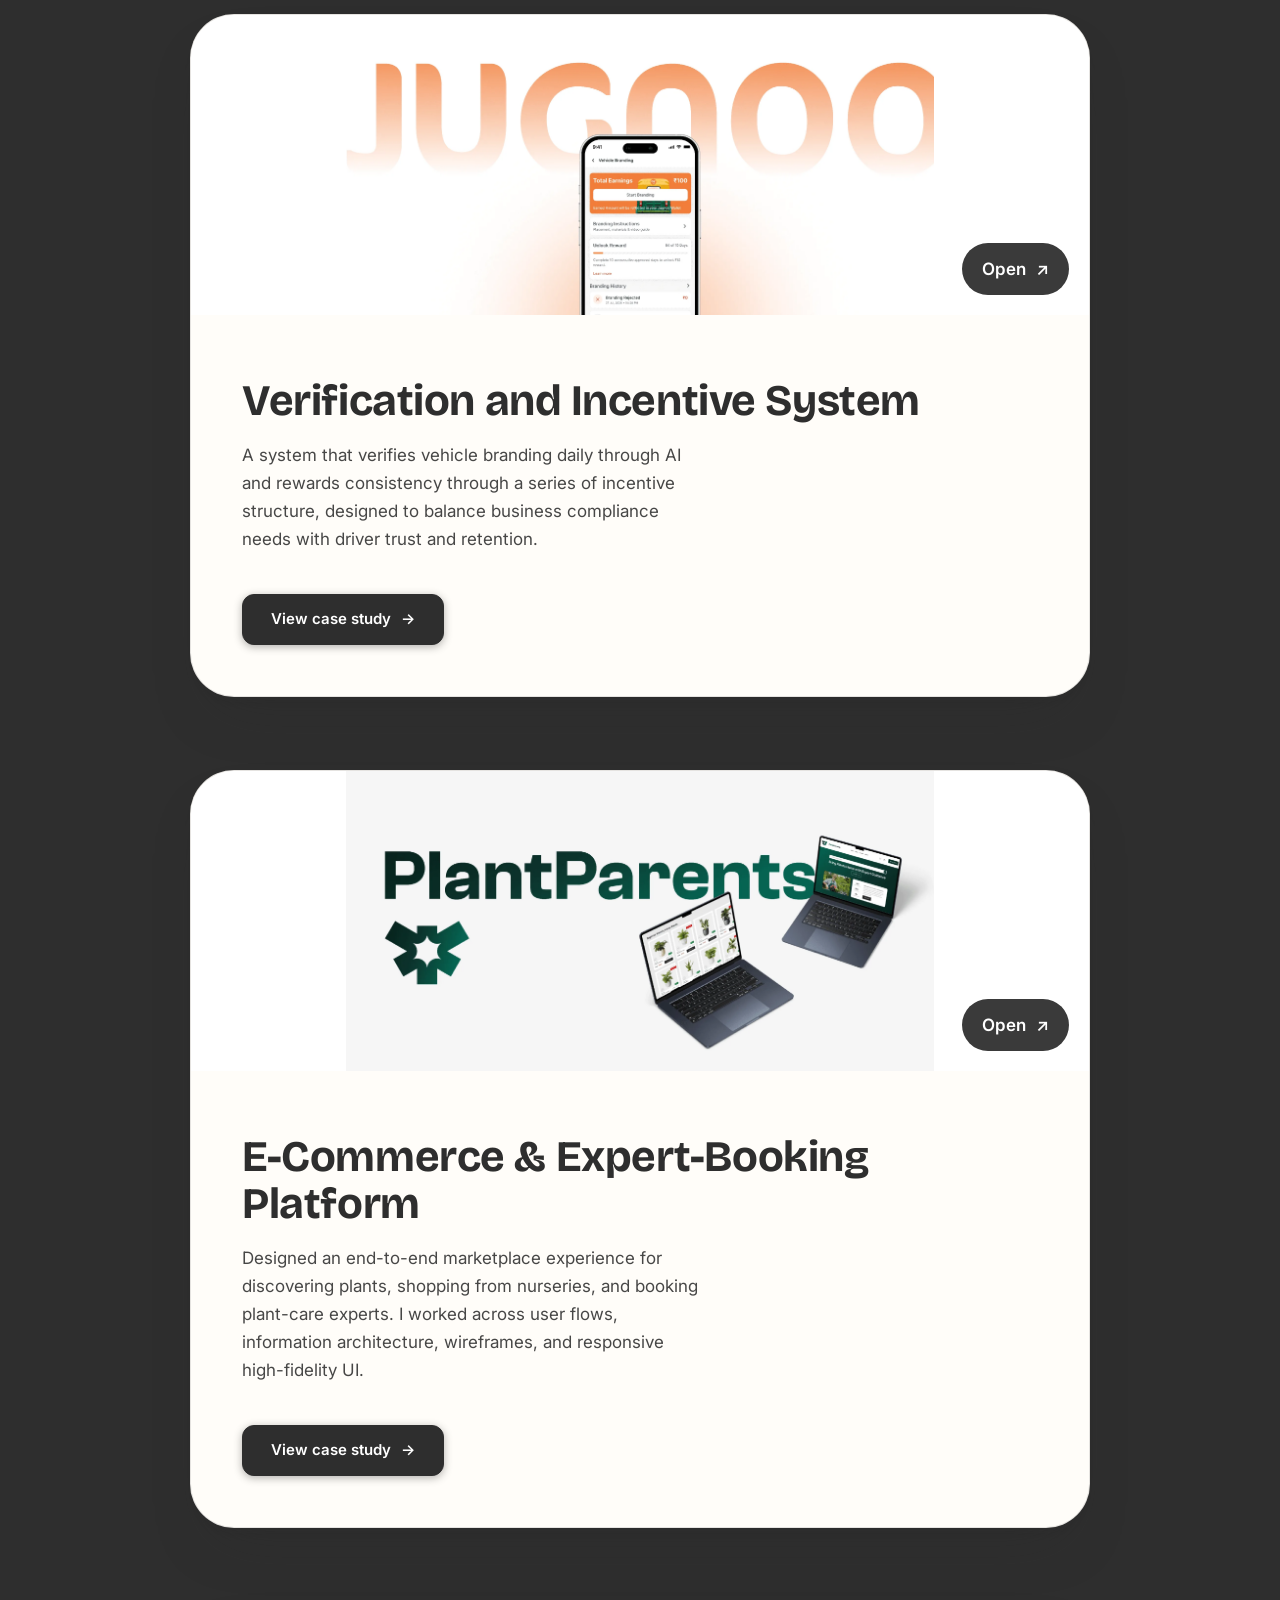
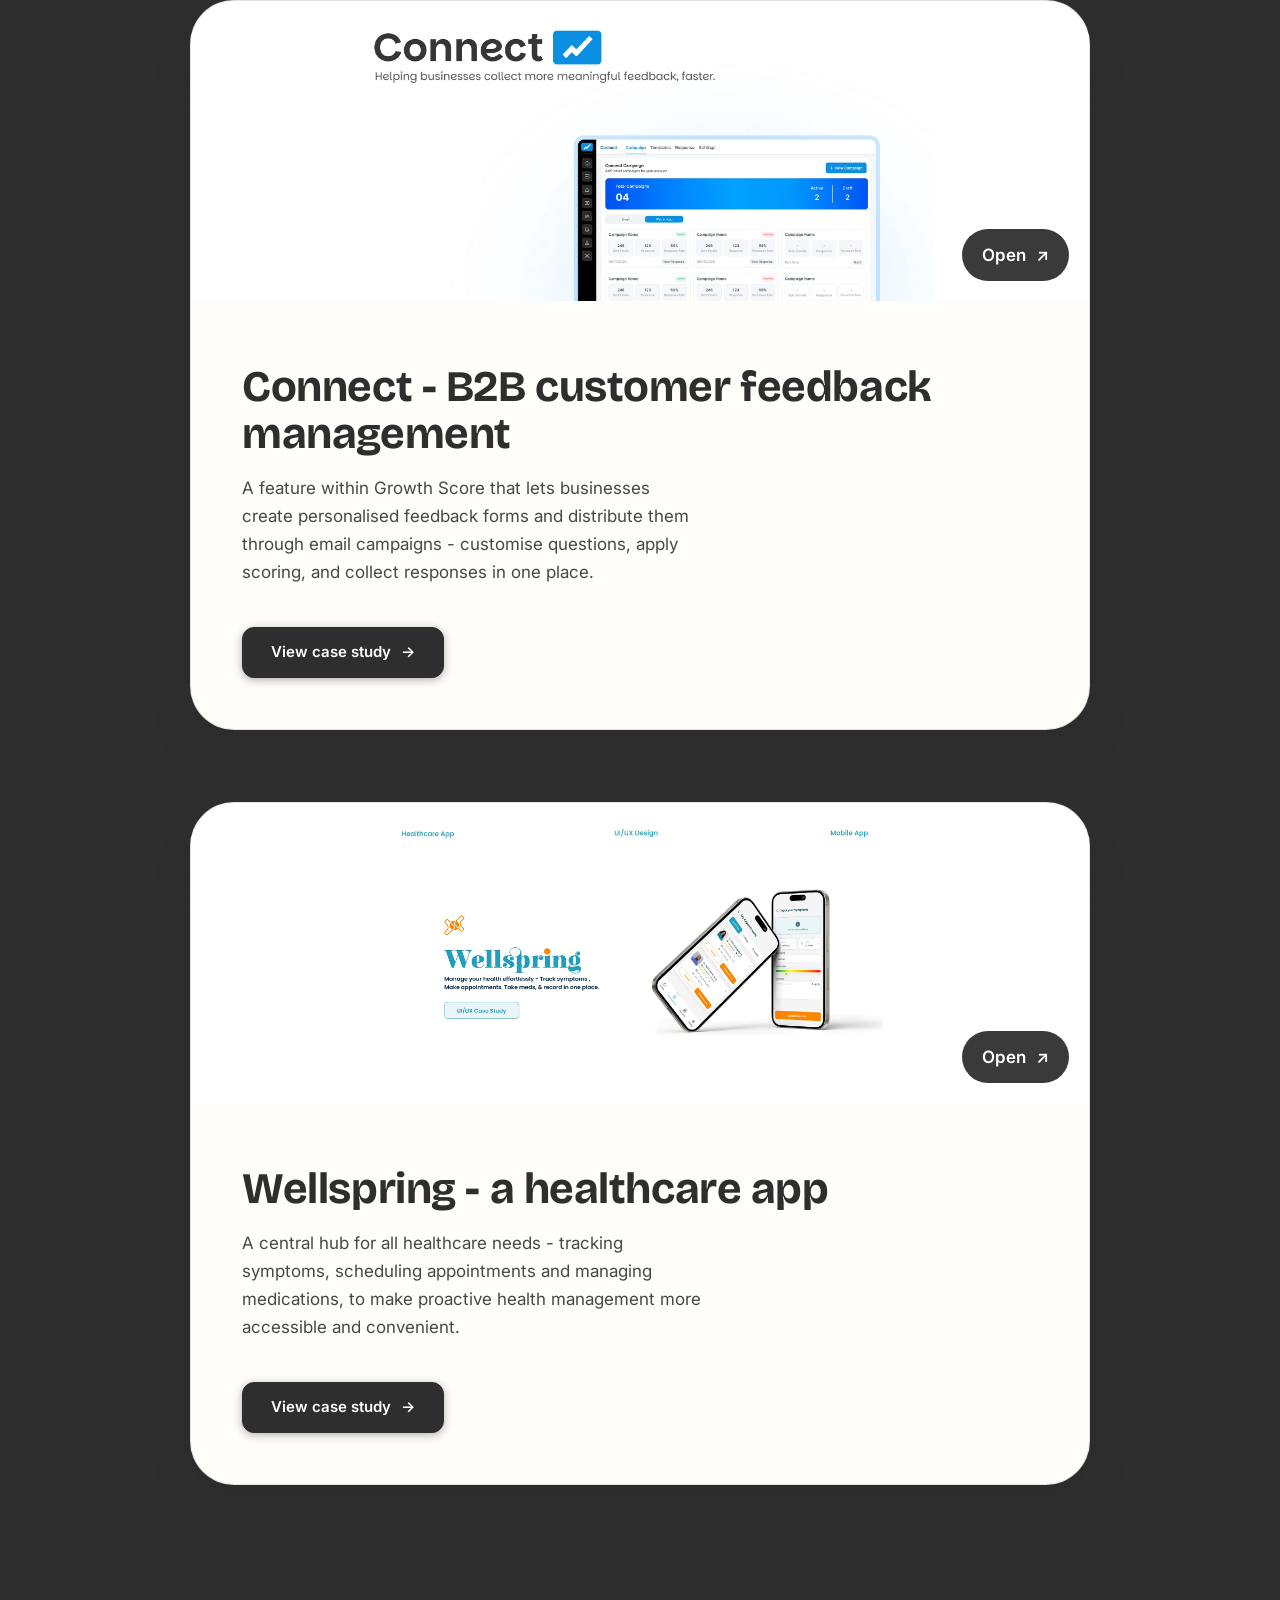
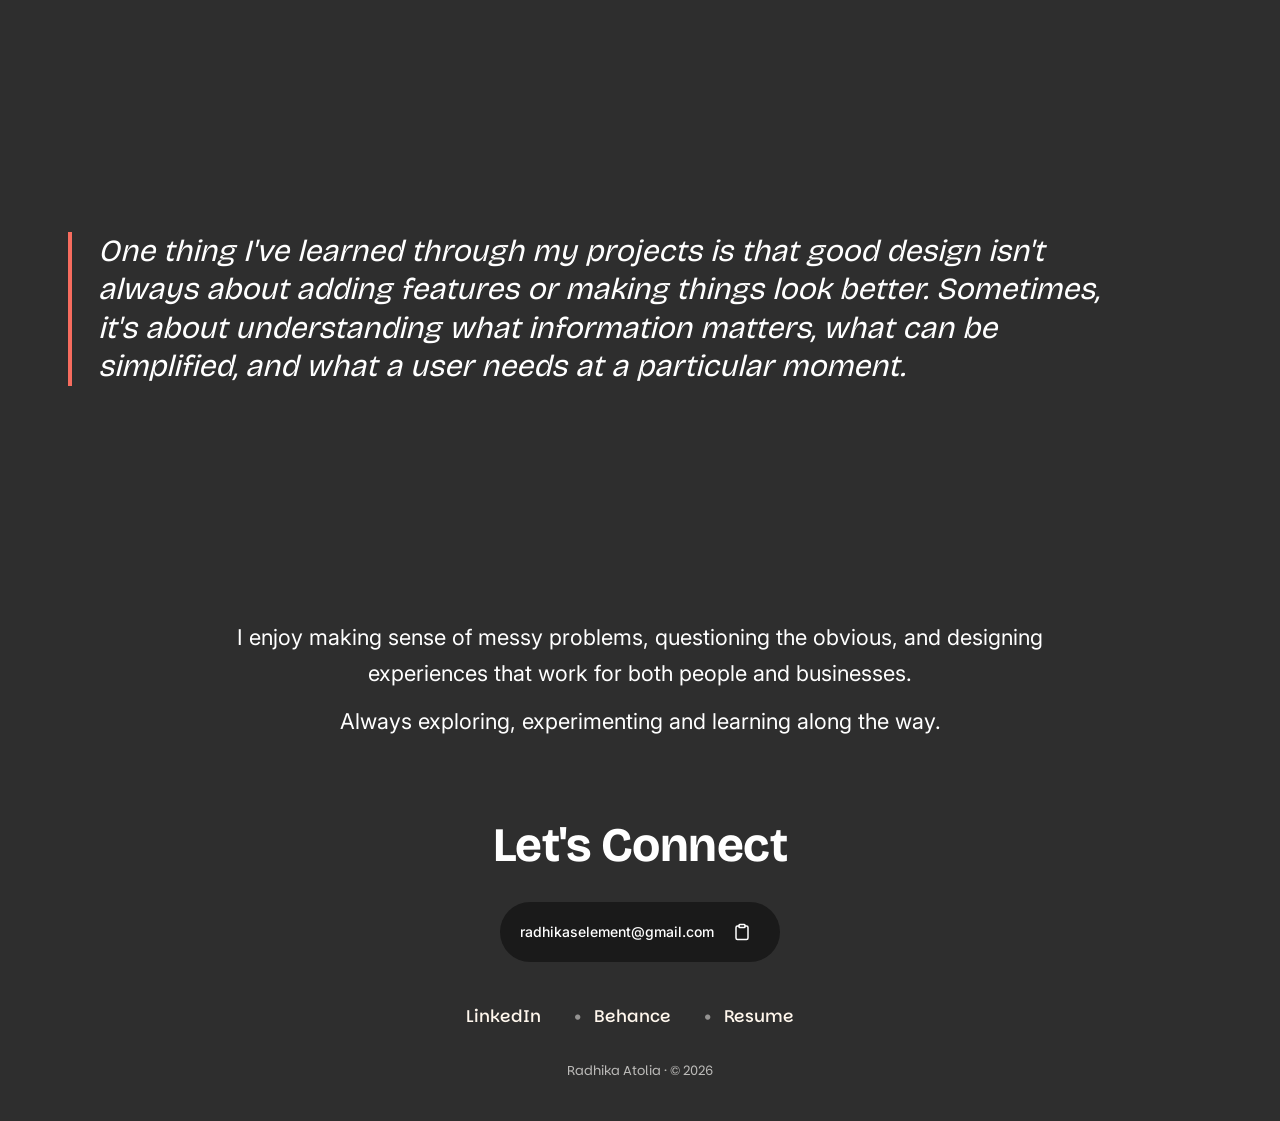
==== commit ea3903be: "Add currently, reflection and about sections" ====
--- a/index.html
+++ b/index.html
@@ -21,7 +21,7 @@
 <div class="progress"><i></i></div>
 <header class="nav"><div class="nav__inner">
   <a href="/" class="nav__brand">Radhika</a>
-  <nav class="nav__links"><a href="/work">Work</a><a href="/about">About</a><a href="https://drive.google.com/file/d/1EbfWYlFSqeKG8F6jiqInrfgAG0uC05uF/view?usp=drive_link" target="_blank" rel="noopener">Resume</a></nav>
+  <nav class="nav__links"><a href="/work">Work</a><a href="/about">About</a><a href="https://drive.google.com/file/d/1Jq2FRqnfDB9zXBeFMFWMqm-A3XI-F7hZ/view?usp=drive_link" target="_blank" rel="noopener">Resume</a></nav>
   <button class="nav__toggle" aria-label="Menu">☰</button>
 </div></header>
 
@@ -38,6 +38,12 @@
     </div></div>
   </div>
 </section>
+
+
+<section class="sec statement" id="currently"><div class="wrap">
+  <span class="eyebrow" data-reveal="up">Currently</span>
+  <p class="lead" style="margin-top:26px;--i:2" data-reveal="up">Currently, I design for Jugnoo, a ride-hailing platform, working across its customer, driver, car rental and partner applications. I take ownership of the design process, from understanding problems and mapping workflows to prototyping and collaborating with developers to bring features to life.</p>
+</div></section>
 
 
 <section class="sec" id="work" style="padding-top:0"><div class="wrap">
@@ -83,6 +89,16 @@
 </div></section>
 
 
+<section class="sec" style="padding:clamp(56px,8vw,100px) 0"><div class="wrap">
+  <blockquote class="quote" style="font-size:clamp(20px,2.4vw,32px);max-width:52ch" data-reveal="up">One thing I've learned through my projects is that good design isn't always about adding features or making things look better. Sometimes, it's about understanding what information matters, what can be simplified, and what a user needs at a particular moment.</blockquote>
+</div></section>
+
+<section class="sec" style="padding:clamp(56px,8vw,100px) 0 0"><div class="wrap" style="text-align:center">
+  <p class="lead" style="margin:0 auto" data-reveal="up">I enjoy making sense of messy problems, questioning the obvious, and designing experiences that work for both people and businesses.</p>
+  <p class="lead" style="margin:12px auto 0;--i:1" data-reveal="up">Always exploring, experimenting and learning along the way.</p>
+</div></section>
+
+
 <footer class="footer"><div class="wrap">
   <h2 class="footer__title">Let's Connect</h2>
   <div class="footer__email">
@@ -99,7 +115,7 @@
     <span class="dot">•</span>
     <a href="https://www.behance.net/radhikaselement" target="_blank" rel="noopener" class="social-link"><span>Behance</span><span class="arrow">↗</span></a>
     <span class="dot">•</span>
-    <a href="https://drive.google.com/file/d/1EbfWYlFSqeKG8F6jiqInrfgAG0uC05uF/view?usp=drive_link" target="_blank" rel="noopener" class="social-link"><span>Resume</span><span class="arrow">↗</span></a>
+    <a href="https://drive.google.com/file/d/1Jq2FRqnfDB9zXBeFMFWMqm-A3XI-F7hZ/view?usp=drive_link" target="_blank" rel="noopener" class="social-link"><span>Resume</span><span class="arrow">↗</span></a>
   </div>
   <p class="footer__note">Radhika Atolia · © <span id="yr"></span></p>
 </div></footer>
